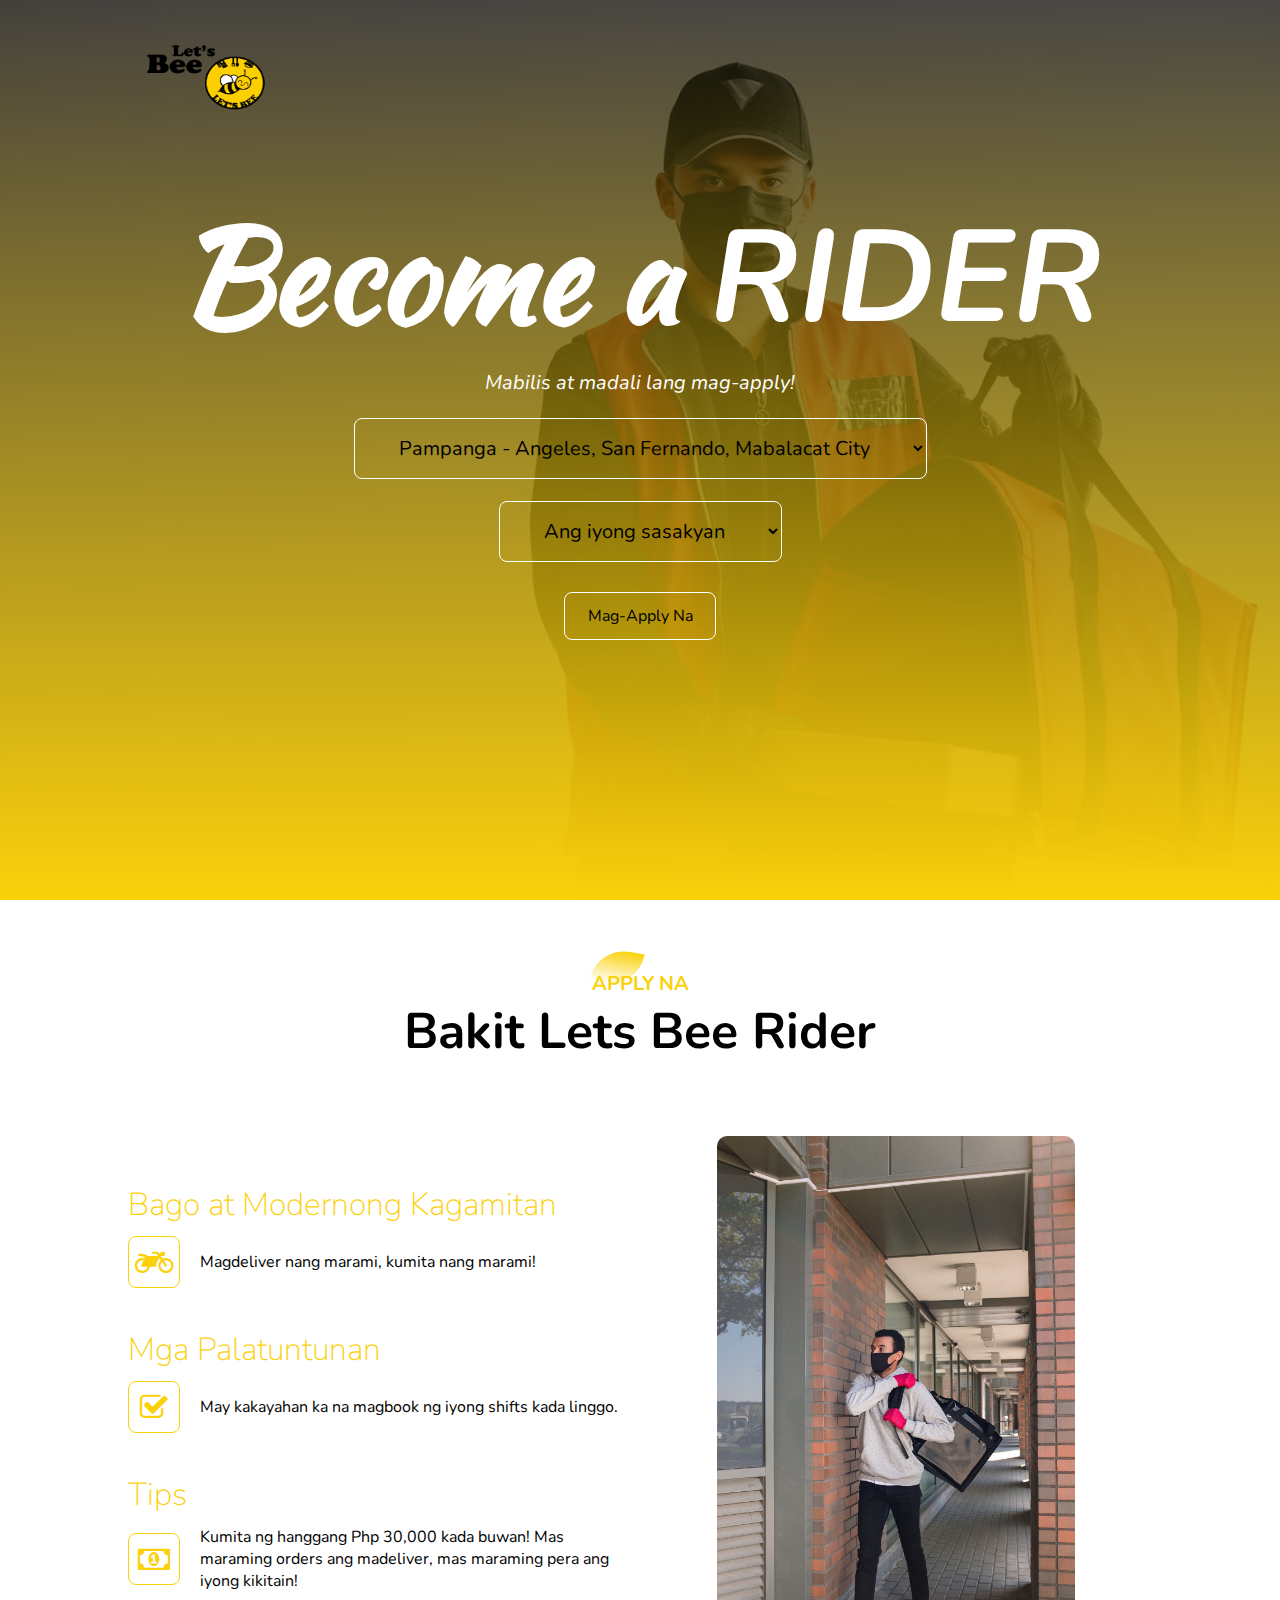
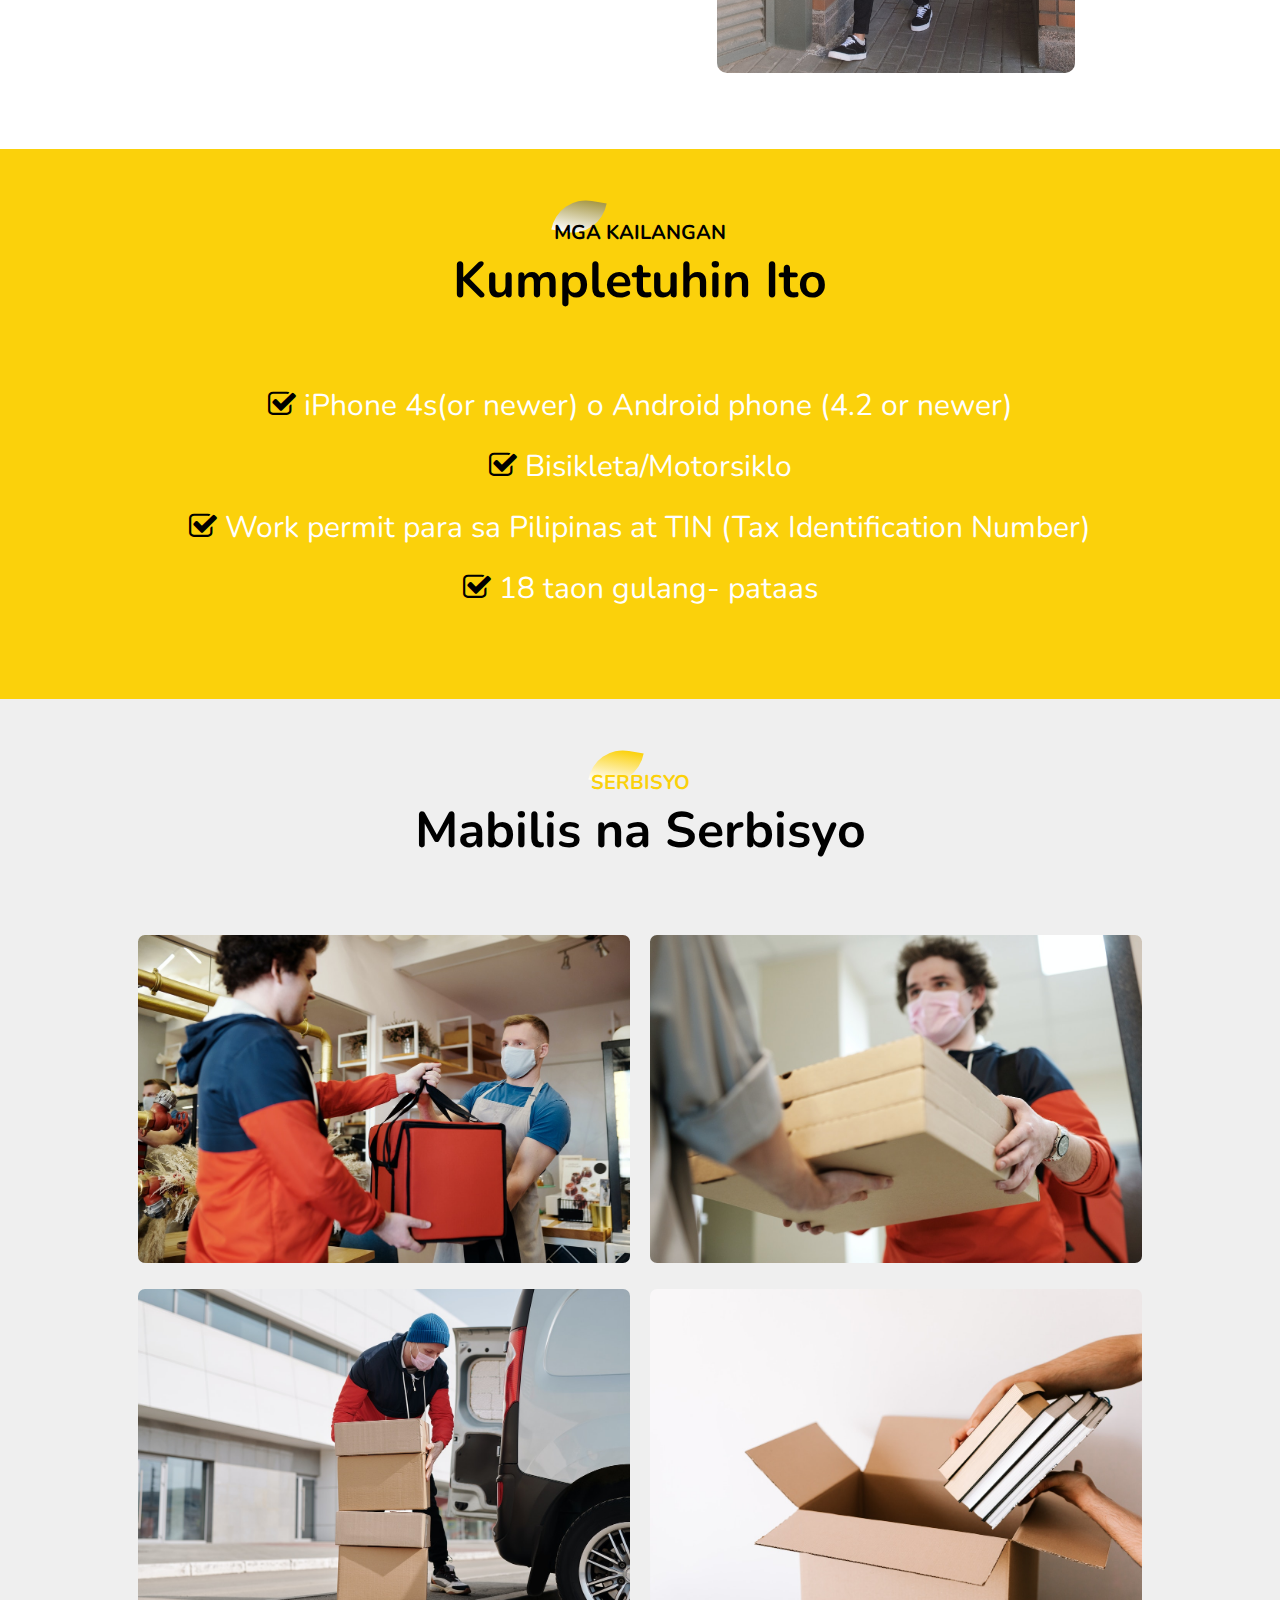
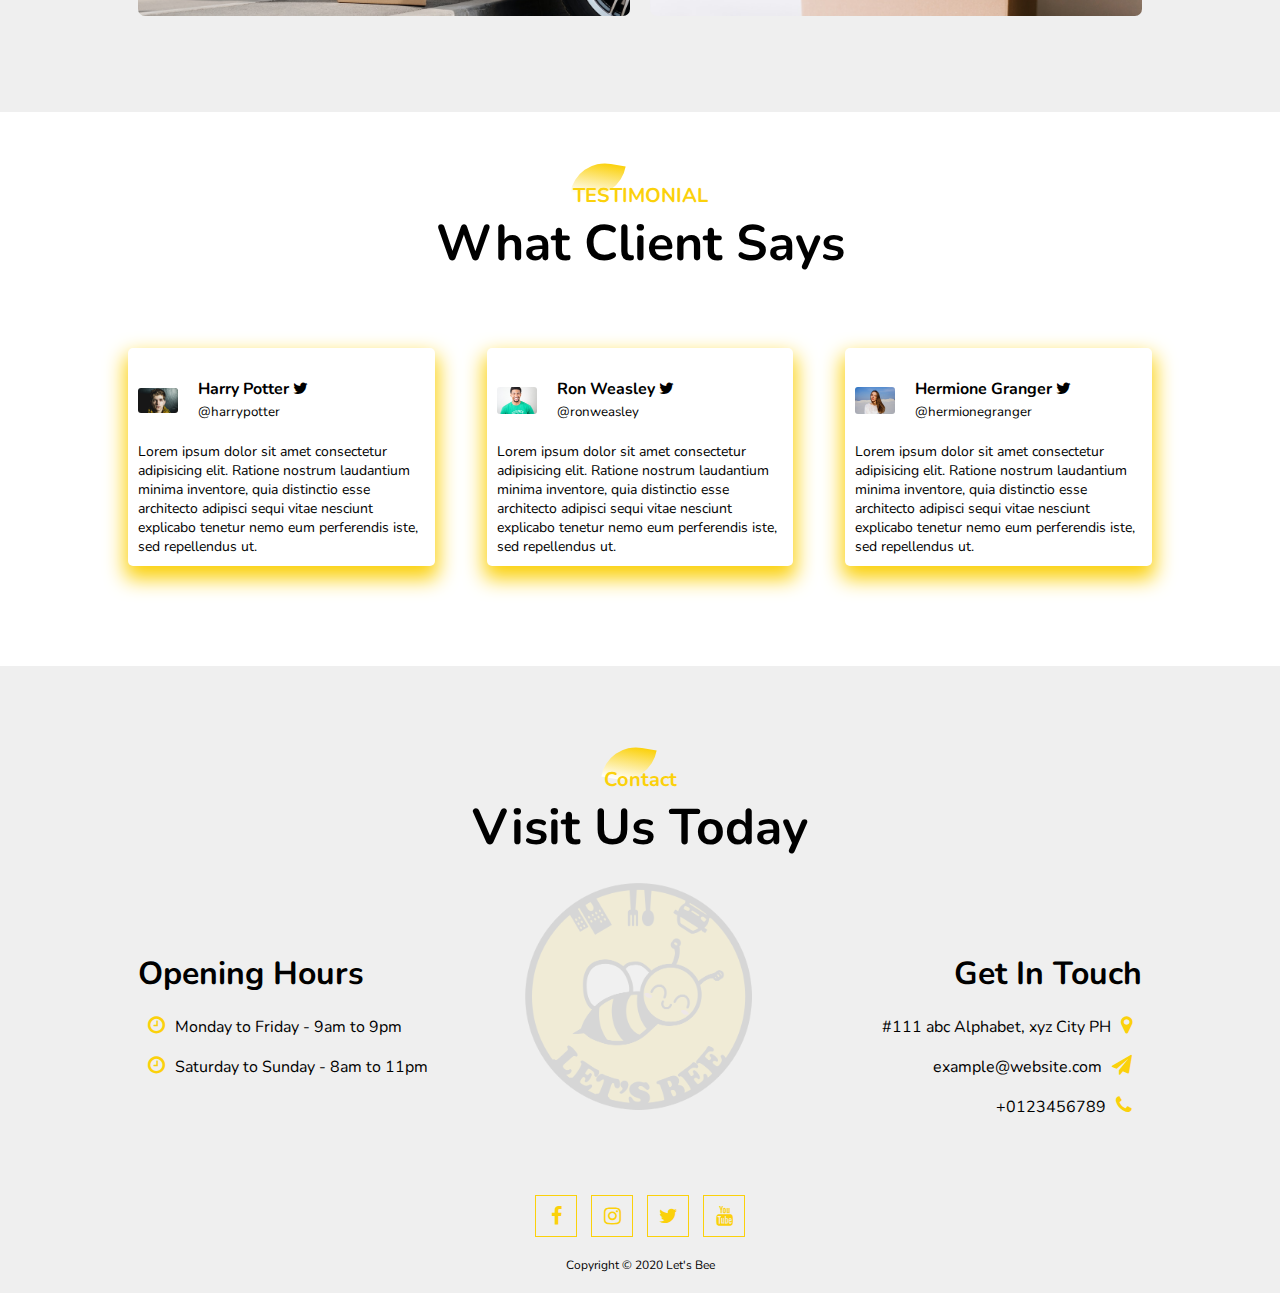
==== index.html @ 8cc3389b "First Commit" ====
<!DOCTYPE html>
<html lang="en">

<head>
    <meta charset="UTF-8">
    <meta name="viewport" content="width=device-width, initial-scale=1.0">
    <title>Practice Landing Page</title>
    <link rel="stylesheet" href="style.css">
    <link rel="stylesheet" href="https://stackpath.bootstrapcdn.com/font-awesome/4.7.0/css/font-awesome.min.css">
</head>

<body>
    <section id="banner">
        <img src="./images/logo.png" alt="logo" class="logo">
        <div class="banner-text">
            <h1>Become a <i>RIDER</i></h1>
            <p>Mabilis at madali lang mag-apply! </p> <br>
            <form>
                <select class="form-application">
                    <option value="Pampanga - Angeles, San Fernando, Mabalacat City" aria-required="true">Pampanga -
                        Angeles, San Fernando,
                        Mabalacat City</option>
                </select><br><br>
                <select class="form-application">
                    <option value="Ang iyong sasakyan" selected aria-required="true">Ang iyong sasakyan</option>
                    <option value="Motorsiklo">Motorsiklo</option>
                </select>
            </form>
            <div class="banner-btn">
                <a href="#"><span></span> Mag-Apply Na</a>
            </div>
        </div>
    </section>


    <!-- Features -->
    <section id="feature-container">
        <div class="title-text">
            <p>APPLY NA</p>
            <h1>Bakit Lets Bee Rider</h1>
        </div>
        <div class="feature-box">
            <div class="features">
                <h1>Bago at Modernong Kagamitan</h1>
                <div class="features-desc">
                    <div class="feature-icon">
                        <i class="fa fa-motorcycle"></i>
                    </div>
                    <div class="feature-text">
                        <p>Magdeliver nang marami,
                            kumita nang marami!</p>
                    </div>
                </div>
                <h1>Mga Palatuntunan</h1>
                <div class="features-desc">
                    <div class="feature-icon">
                        <i class="fa fa-check-square-o"></i>
                    </div>
                    <div class="feature-text">
                        <p>May kakayahan ka na magbook ng iyong shifts kada linggo.</p>
                    </div>
                </div>
                <h1>Tips</h1>
                <div class="features-desc">
                    <div class="feature-icon">
                        <i class="fa fa-money"></i>
                    </div>
                    <div class="feature-text">
                        <p>Kumita ng hanggang Php 30,000 kada buwan! Mas maraming orders ang madeliver, mas maraming
                            pera ang iyong kikitain!</p>
                    </div>
                </div>
            </div>
            <div class="features-img">
                <img src="./images/deliveryman.jpg">
            </div>
        </div>
    </section>
    <!-- Features -->

    <!-- requirements -->
    <div class="require">
        <div class="title-require">
            <p>MGA KAILANGAN</p>
            <h1>Kumpletuhin Ito</h1>
        </div>
        <div class="require-box">
            <div class="require-item"><i class="fa fa-check-square-o"></i> iPhone 4s(or newer) o Android phone (4.2 or
                newer)</div>
            <div class="require-item"><i class="fa fa-check-square-o"></i> Bisikleta/Motorsiklo</div>
            <div class="require-item"><i class="fa fa-check-square-o"></i> Work permit para sa Pilipinas
                at TIN (Tax Identification Number)</div>
            <div class="require-item"><i class="fa fa-check-square-o"></i> 18 taon gulang- pataas</div>
        </div>
    </div>

    <!-- requirements -->

    <!-- Services -->
    <section id="service">
        <div class="title-text">
            <p>SERBISYO</p>
            <h1>Mabilis na Serbisyo</h1>
        </div>
        <div class="service-box">
            <div class="single-service"><img src="./images/service1.jpg">
                <div class="overlay"></div>
                <div class="service-desc">
                    <h3>Delivery Man</h3>
                    <hr>
                    <p>Lorem ipsum dolor sit, amet consectetur adipisicing elit. Sit, dignissimos?</p>
                </div>
            </div>
            <div class="single-service"><img src="./images/service2.jpg">
                <div class="overlay"></div>
                <div class="service-desc">
                    <h3>Safe and Fast</h3>
                    <hr>
                    <p>Lorem ipsum dolor sit, amet consectetur adipisicing elit. Sit, dignissimos?</p>
                </div>
            </div>
            <div class="single-service"><img src="./images/service3.jpg">
                <div class="overlay"></div>
                <div class="service-desc">
                    <h3>Careful</h3>
                    <hr>
                    <p>Lorem ipsum dolor sit, amet consectetur adipisicing elit. Sit, dignissimos?</p>
                </div>
            </div>
            <div class="single-service"><img src="./images/service4.jpg">
                <div class="overlay"></div>
                <div class="service-desc">
                    <h3>Packing</h3>
                    <hr>
                    <p>Lorem ipsum dolor sit, amet consectetur adipisicing elit. Sit, dignissimos?</p>
                </div>
            </div>
    </section>
    <!-- Services -->

    <!-- Testimonials -->
    <section id="feature-container">
        <div class="title-text">
            <p>TESTIMONIAL</p>
            <h1>What Client Says</h1>
        </div>
        <div class="testimonial-row">
            <div class="testimonial-col">
                <div class="user">
                    <img src="./images/testimonial1.jpg">
                    <div class="user-info">
                        <h4>Harry Potter <i class="fa fa-twitter"></i></h4>
                        <small>@harrypotter</small>
                    </div>
                </div>
                <p>Lorem ipsum dolor sit amet consectetur adipisicing elit. Ratione nostrum laudantium minima
                    inventore, quia distinctio esse architecto adipisci sequi vitae nesciunt explicabo tenetur nemo
                    eum perferendis iste, sed repellendus ut.</p>
            </div>
            <div class="testimonial-col">
                <div class="user">
                    <img src="./images/testimonial2.jpg">
                    <div class="user-info">
                        <h4>Ron Weasley <i class="fa fa-twitter"></i></h4>
                        <small>@ronweasley</small>
                    </div>
                </div>
                <p>Lorem ipsum dolor sit amet consectetur adipisicing elit. Ratione nostrum laudantium minima
                    inventore, quia distinctio esse architecto adipisci sequi vitae nesciunt explicabo tenetur nemo
                    eum perferendis iste, sed repellendus ut.</p>
            </div>
            <div class="testimonial-col">
                <div class="user">
                    <img src="./images/testimonial3.jpg">
                    <div class="user-info">
                        <h4>Hermione Granger <i class="fa fa-twitter"></i></h4>
                        <small>@hermionegranger</small>
                    </div>
                </div>
                <p>Lorem ipsum dolor sit amet consectetur adipisicing elit. Ratione nostrum laudantium minima
                    inventore, quia distinctio esse architecto adipisci sequi vitae nesciunt explicabo tenetur nemo
                    eum perferendis iste, sed repellendus ut.</p>
            </div>
        </div>
    </section>
    <!-- Testimonials -->

    <!-- footer -->
    <section id="footer">
        <img src="./images/logocircleonly.png" class="footer-img">
        <div class="title-text">
            <p>Contact</p>
            <h1>Visit Us Today</h1>
        </div>
        <div class="footer-row">
            <div class="footer-left">
                <h1>Opening Hours</h1>
                <p><i class="fa fa-clock-o"></i>Monday to Friday - 9am to 9pm</p>
                <p><i class="fa fa-clock-o"></i>Saturday to Sunday - 8am to 11pm</p>
            </div>
            <div class="footer-right">
                <h1>Get In Touch</h1>
                <p>#111 abc Alphabet, xyz City PH<i class="fa fa-map-marker"></i></p>
                <p>example@website.com<i class="fa fa-paper-plane"></i></p>
                <p>+0123456789<i class="fa fa-phone"></i></p>
            </div>
        </div>
        <div class="social-links">
            <i class="fa fa-facebook"></i>
            <i class="fa fa-instagram"></i>
            <i class="fa fa-twitter"></i>
            <i class="fa fa-youtube"></i>
            <p>Copyright &copy 2020 Let's Bee </p>
        </div>
    </section>
    <!-- footer -->

</body>

</html>
---- style.css ----
@import url("https://fonts.googleapis.com/css2?family=Kaushan+Script&family=Nunito:ital,wght@1,600&display=swap");

* {
  margin: 0;
  padding: 0;
  font-family: "Nunito", sans-serif;
}
/* banner */
#banner {
  background: linear-gradient(rgba(0, 0, 0, 0.7), #fbd10b),
    url(./images/banner.jpg);
  background-size: cover;
  background-position: center;
  height: 100vh;
}

.logo {
  width: 140px;
  height: 80px;
  position: absolute;
  top: 4%;
  left: 10%;
}

.banner-text {
  text-align: center;
  color: #fff;
  padding-top: 180px;
}

.banner-text h1 {
  font-size: 130px;
  font-family: "Kaushan Script", cursive;
}

.banner-text p {
  font-size: 20px;
  font-style: italic;
}

.banner-btn {
  margin: 30px auto 0;
}

.banner-btn a {
  width: 150px;
  text-decoration: none;
  display: inline-block;
  margin: 0 10px;
  padding: 12px 0;
  color: #000;
  border: 0.5px solid #fff;
  position: relative;
  z-index: 1;
  transition: color 0.5s;
  border-radius: 8px;
}
.banner-btn a span {
  width: 0%;
  height: 100%;
  position: absolute;
  top: 0;
  left: 0;
  background: #fff;
  z-index: -1;
  transition: 0.5s;
}

.banner-btn a:hover span {
  width: 100%;
}
.banner-btn a:hover {
  color: #000;
}

.form-application {
  text-align: center;
  font-size: 20px;
  padding: 15px 40px 15px 40px;
  border-radius: 8px;
  background: transparent;
  color: #000;
  border: 0.5px solid #fff;
}

@media screen and (max-width: 770px) {
  .banner-text h1 {
    font-size: 44px;
  }
  .banner-btn a {
    display: block;
    margin: 20px auto;
  }
  .form-application {
    font-size: 11px;
    padding: 15px;
  }
  .banner-btn a {
    font-size: 11px;
  }
}

#applyna {
  width: 100%;
  padding: 70px 0;
}
/* banner */

/* Requirements */
.require {
  width: 100%;
  padding: 70px 0;
  background: #fbd10b;
}

.title-require {
  text-align: center;
  padding-bottom: 70px;
}

.title-require p {
  margin: auto;
  font-size: 20px;
  color: #000;
  font-weight: bold;
  position: relative;
  z-index: 1;
  display: inline-block;
}

.title-require h1 {
  font-size: 50px;
}

.title-require p::after {
  content: "";
  width: 50px;
  height: 35px;
  background: linear-gradient(#a79846, #fff);
  position: absolute;
  top: -20px;
  left: 0;
  z-index: -1;
  transform: rotate(10deg);
  border-top-left-radius: 35px;
  border-bottom-right-radius: 35px;
}

.require-box {
  width: 80%;
  display: flex;
  flex-wrap: wrap;
  justify-content: space-around;
  margin: auto;
}
.require-item {
  align-content: center;
  text-align: center;
  margin-bottom: 20px;
  color: #fff;
  position: relative;
  font-size: 30px;
}
.require-item .fa {
  color: #000;
}

/* Requirements */

/* title */
.title-text {
  text-align: center;
  padding-bottom: 70px;
}

.title-text p {
  margin: auto;
  font-size: 20px;
  color: #fbd10b;
  font-weight: bold;
  position: relative;
  z-index: 1;
  display: inline-block;
}

.title-text p::after {
  content: "";
  width: 50px;
  height: 35px;
  background: linear-gradient(#fbd10b, #fff);
  position: absolute;
  top: -20px;
  left: 0;
  z-index: -1;
  transform: rotate(10deg);
  border-top-left-radius: 35px;
  border-bottom-right-radius: 35px;
}
.title-text h1 {
  font-size: 50px;
}
/* title */

/* Features */
.feature-box {
  width: 80%;
  margin: auto;
  display: flex;
  flex-wrap: wrap;
  align-items: center;
  text-align: center;
}

.features {
  flex-basis: 50%;
}

.features-img {
  flex-basis: 50%;
  margin: auto;
}

.features-img img {
  width: 70%;
  border-radius: 10px;
}

.features h1 {
  text-align: left;
  margin-bottom: 10px;
  font-weight: 100;
  color: #fbd10b;
}

.features-desc {
  display: flex;
  align-items: center;
  margin-bottom: 40px;
}

.feature-icon .fa {
  width: 50px;
  height: 50px;
  font-size: 30px;
  line-height: 50px;
  border-radius: 8px;
  color: #fbd10b;
  border: 1px solid #fbd10b;
}

.feature-text {
  padding: 0 20px;
  text-align: initial;
}

/* Features */

@media screen and (max-width: 770px) {
  .title-text h1 {
    font-size: 35px;
  }
  .features {
    flex-basis: 100%;
  }
  .features-img {
    flex-basis: 100%;
  }
  .features-img img {
    width: 100%;
  }
}

/* Services */
#service {
  width: 100%;
  padding: 70px 0;
  background: #efefef;
}

.service-box {
  width: 80%;
  display: flex;
  flex-wrap: wrap;
  justify-content: space-around;
  margin: auto;
}

.single-service {
  flex-basis: 48%;
  text-align: center;
  border-radius: 7px;
  margin-bottom: 20px;
  color: #fff;
  position: relative;
}

.single-service img {
  width: 100%;
  border-radius: 7px;
}

.overlay {
  width: 100%;
  height: 100%;
  position: absolute;
  top: 0;
  border-radius: 7px;
  cursor: pointer;
  background: linear-gradient(rgba(0, 0, 0, 0.5), #fbd10b);
  opacity: 0;
  transition: 1s;
}

.single-service:hover .overlay {
  opacity: 1;
}

.service-desc {
  width: 80%;
  position: absolute;
  bottom: 0;
  left: 50%;
  opacity: 0;
  transform: translateX(-50%);
  transition: 1s;
}

hr {
  background: #fff;
  height: 2px;
  border: 0;
  margin: 15px auto;
  width: 60%;
}

.service-desc p {
  font-size: 14px;
}

.single-service:hover .service-desc {
  bottom: 40%;
  opacity: 1;
}

@media screen and (max-width: 770px) {
  .single-service {
    flex-basis: 100%;
    margin-bottom: 30px;
  }
  .single-desc p {
    font-size: 12px;
  }
  hr {
    margin: 5px auto;
  }
  .single-service:hover .service-desc {
    bottom: 25% !important;
  }
}

/* testimonial */

#feature-container {
  width: 100%;
  padding: 70px 0;
}

.testimonial-row {
  width: 80%;
  margin: auto;
  display: flex;
  justify-content: space-between;
  align-items: flex-start;
  flex-wrap: wrap;
}

.testimonial-col {
  flex-basis: 28%;
  padding: 10px;
  margin-bottom: 30px;
  border-radius: 5px;
  box-shadow: 0 10px 20px 3px #fbd10b;
  cursor: pointer;
  transition: transform 0.5s;
}

.testimonial-col p {
  font-size: 14px;
}

.user {
  display: flex;
  align-items: center;
  margin: 20px 0;
}

.user img {
  width: 40px;
  margin-right: 20px;
  border-radius: 3px;
}

.testimonial-col:hover {
  transform: translateY(-7px);
}

@media screen and (max-width: 770px) {
  .testimonial-col {
    flex-basis: 100%;
  }
}

/*-- footer --*/

#footer {
  padding: 100px 0 20px;
  background: #efefef;
  position: relative;
}

.footer-row {
  width: 80%;
  margin: 0 auto;
  display: flex;
  justify-content: space-between;
  flex-wrap: wrap;
}

.footer-left,
.footer-right {
  flex-basis: 45%;
  padding: 10px;
  margin-bottom: 20px;
}

.footer-right {
  text-align: right;
}

.footer-row h1 {
  margin: 10px 0;
}

.footer-row p {
  line-height: 35px;
}

.footer-left .fa,
.footer-right .fa {
  font-size: 20px;
  color: #fbd10b;
  margin: 10px;
}

.footer-img {
  max-width: 250px;
  opacity: 0.1;
  position: absolute;
  left: 50%;
  top: 55%;
  transform: translate(-50%, -50%);
}

.social-links {
  text-align: center;
}

.social-links .fa {
  height: 40px;
  width: 40px;
  font-size: 20px;
  line-height: 40px;
  border: 1px solid #fbd10b;
  margin: 40px 5px 0;
  color: #fbd10b;
  cursor: pointer;
  transition: 0.5s;
}

.social-links .fa:hover {
  background: #fbd10b;
  color: #fff;
  transform: translateY(-7px);
}

.social-links p {
  font-size: 12px;
  margin-top: 20px;
}

@media screen and (max-width: 770px) {
  .footer-left,
  .footer-right {
    flex-basis: 100%;
    font-size: 14px;
  }
  .footer-img {
    top: 20%;
  }
}
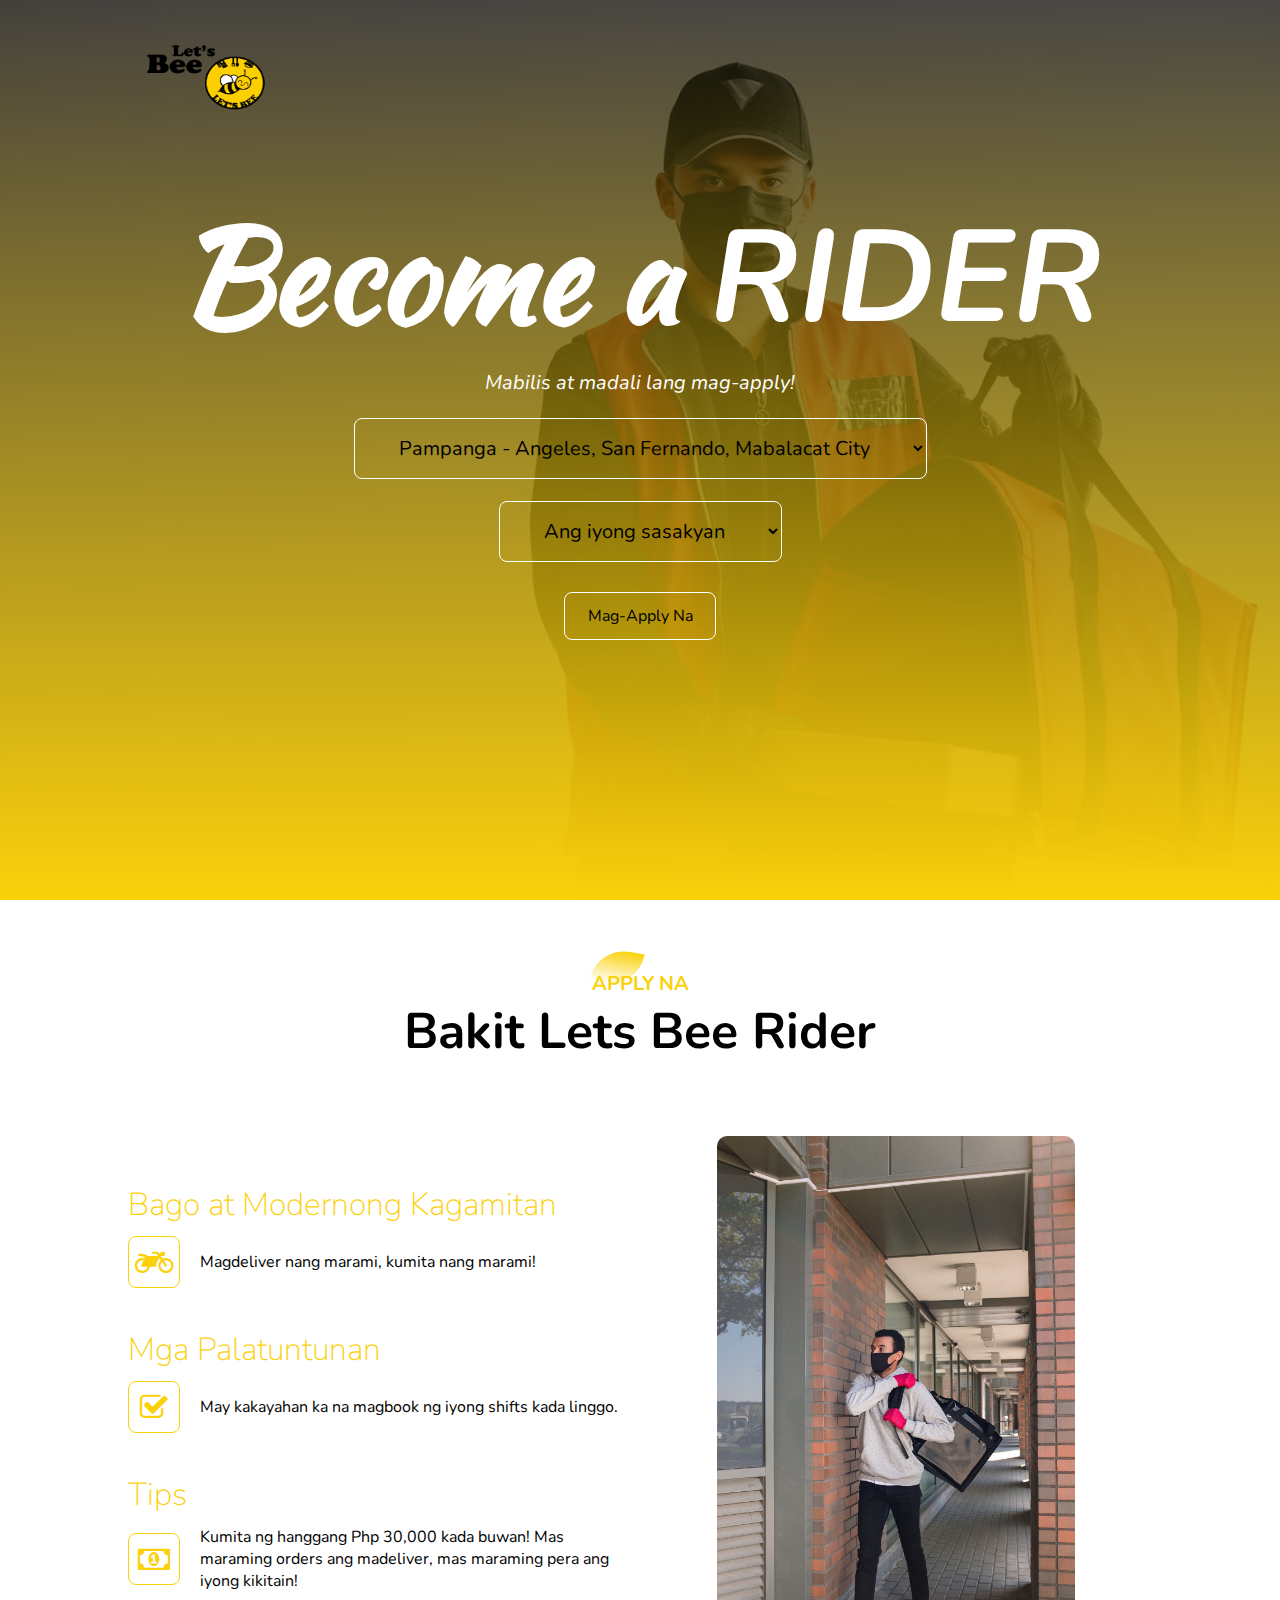
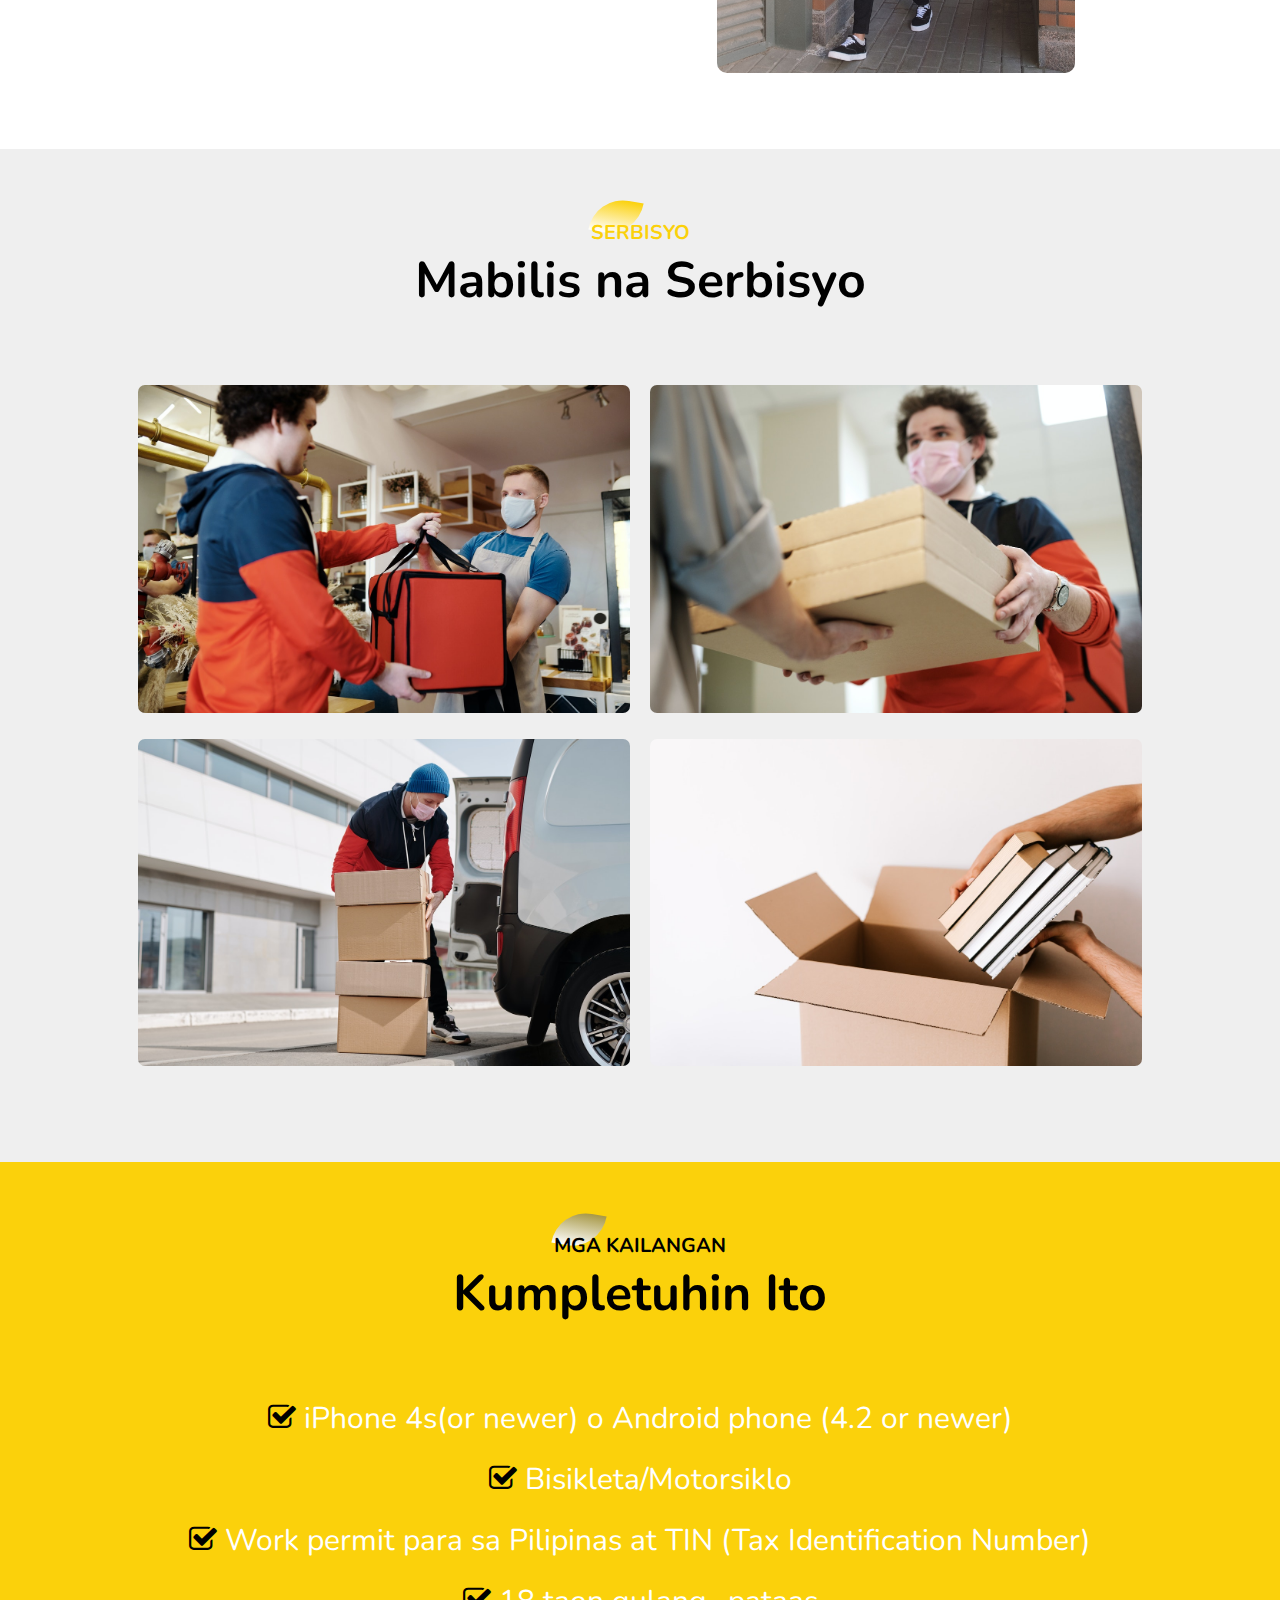
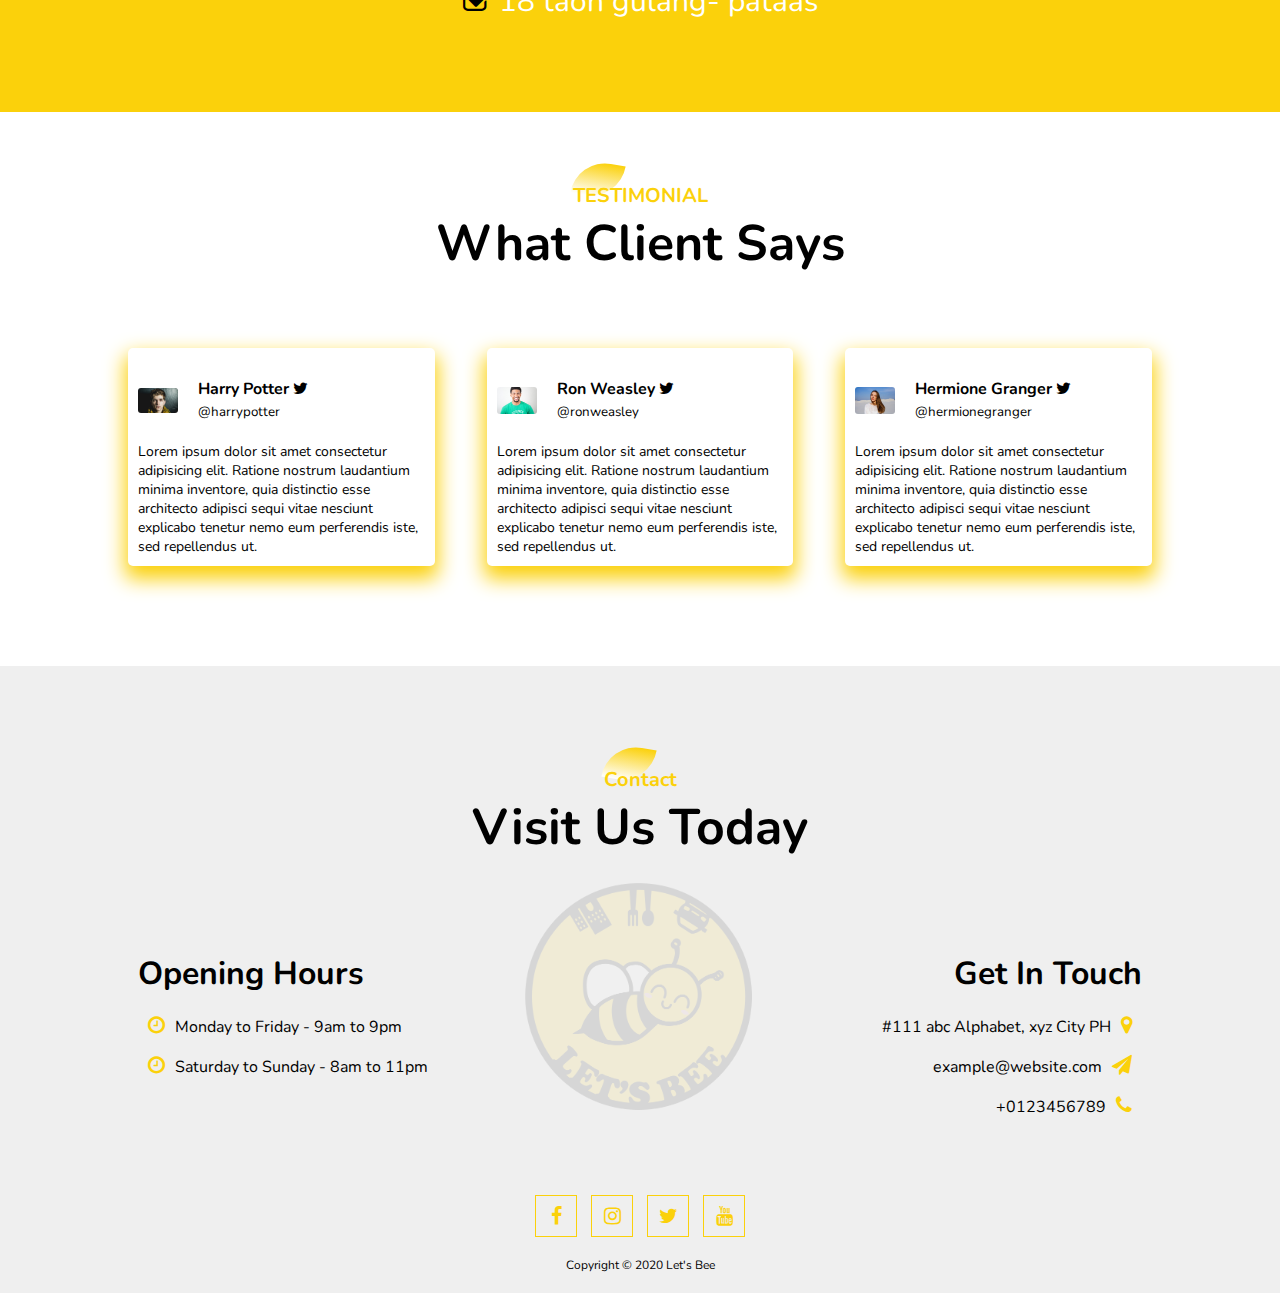
==== commit 20aee5f7: "Change the order of service and requirements" ====
--- a/index.html
+++ b/index.html
@@ -78,6 +78,48 @@
     </section>
     <!-- Features -->
 
+    <!-- Services -->
+    <section id="service">
+        <div class="title-text">
+            <p>SERBISYO</p>
+            <h1>Mabilis na Serbisyo</h1>
+        </div>
+        <div class="service-box">
+            <div class="single-service"><img src="./images/service1.jpg">
+                <div class="overlay"></div>
+                <div class="service-desc">
+                    <h3>Delivery Man</h3>
+                    <hr>
+                    <p>Lorem ipsum dolor sit, amet consectetur adipisicing elit. Sit, dignissimos?</p>
+                </div>
+            </div>
+            <div class="single-service"><img src="./images/service2.jpg">
+                <div class="overlay"></div>
+                <div class="service-desc">
+                    <h3>Safe and Fast</h3>
+                    <hr>
+                    <p>Lorem ipsum dolor sit, amet consectetur adipisicing elit. Sit, dignissimos?</p>
+                </div>
+            </div>
+            <div class="single-service"><img src="./images/service3.jpg">
+                <div class="overlay"></div>
+                <div class="service-desc">
+                    <h3>Careful</h3>
+                    <hr>
+                    <p>Lorem ipsum dolor sit, amet consectetur adipisicing elit. Sit, dignissimos?</p>
+                </div>
+            </div>
+            <div class="single-service"><img src="./images/service4.jpg">
+                <div class="overlay"></div>
+                <div class="service-desc">
+                    <h3>Packing</h3>
+                    <hr>
+                    <p>Lorem ipsum dolor sit, amet consectetur adipisicing elit. Sit, dignissimos?</p>
+                </div>
+            </div>
+    </section>
+    <!-- Services -->
+
     <!-- requirements -->
     <div class="require">
         <div class="title-require">
@@ -93,50 +135,7 @@
             <div class="require-item"><i class="fa fa-check-square-o"></i> 18 taon gulang- pataas</div>
         </div>
     </div>
-
     <!-- requirements -->
-
-    <!-- Services -->
-    <section id="service">
-        <div class="title-text">
-            <p>SERBISYO</p>
-            <h1>Mabilis na Serbisyo</h1>
-        </div>
-        <div class="service-box">
-            <div class="single-service"><img src="./images/service1.jpg">
-                <div class="overlay"></div>
-                <div class="service-desc">
-                    <h3>Delivery Man</h3>
-                    <hr>
-                    <p>Lorem ipsum dolor sit, amet consectetur adipisicing elit. Sit, dignissimos?</p>
-                </div>
-            </div>
-            <div class="single-service"><img src="./images/service2.jpg">
-                <div class="overlay"></div>
-                <div class="service-desc">
-                    <h3>Safe and Fast</h3>
-                    <hr>
-                    <p>Lorem ipsum dolor sit, amet consectetur adipisicing elit. Sit, dignissimos?</p>
-                </div>
-            </div>
-            <div class="single-service"><img src="./images/service3.jpg">
-                <div class="overlay"></div>
-                <div class="service-desc">
-                    <h3>Careful</h3>
-                    <hr>
-                    <p>Lorem ipsum dolor sit, amet consectetur adipisicing elit. Sit, dignissimos?</p>
-                </div>
-            </div>
-            <div class="single-service"><img src="./images/service4.jpg">
-                <div class="overlay"></div>
-                <div class="service-desc">
-                    <h3>Packing</h3>
-                    <hr>
-                    <p>Lorem ipsum dolor sit, amet consectetur adipisicing elit. Sit, dignissimos?</p>
-                </div>
-            </div>
-    </section>
-    <!-- Services -->
 
     <!-- Testimonials -->
     <section id="feature-container">
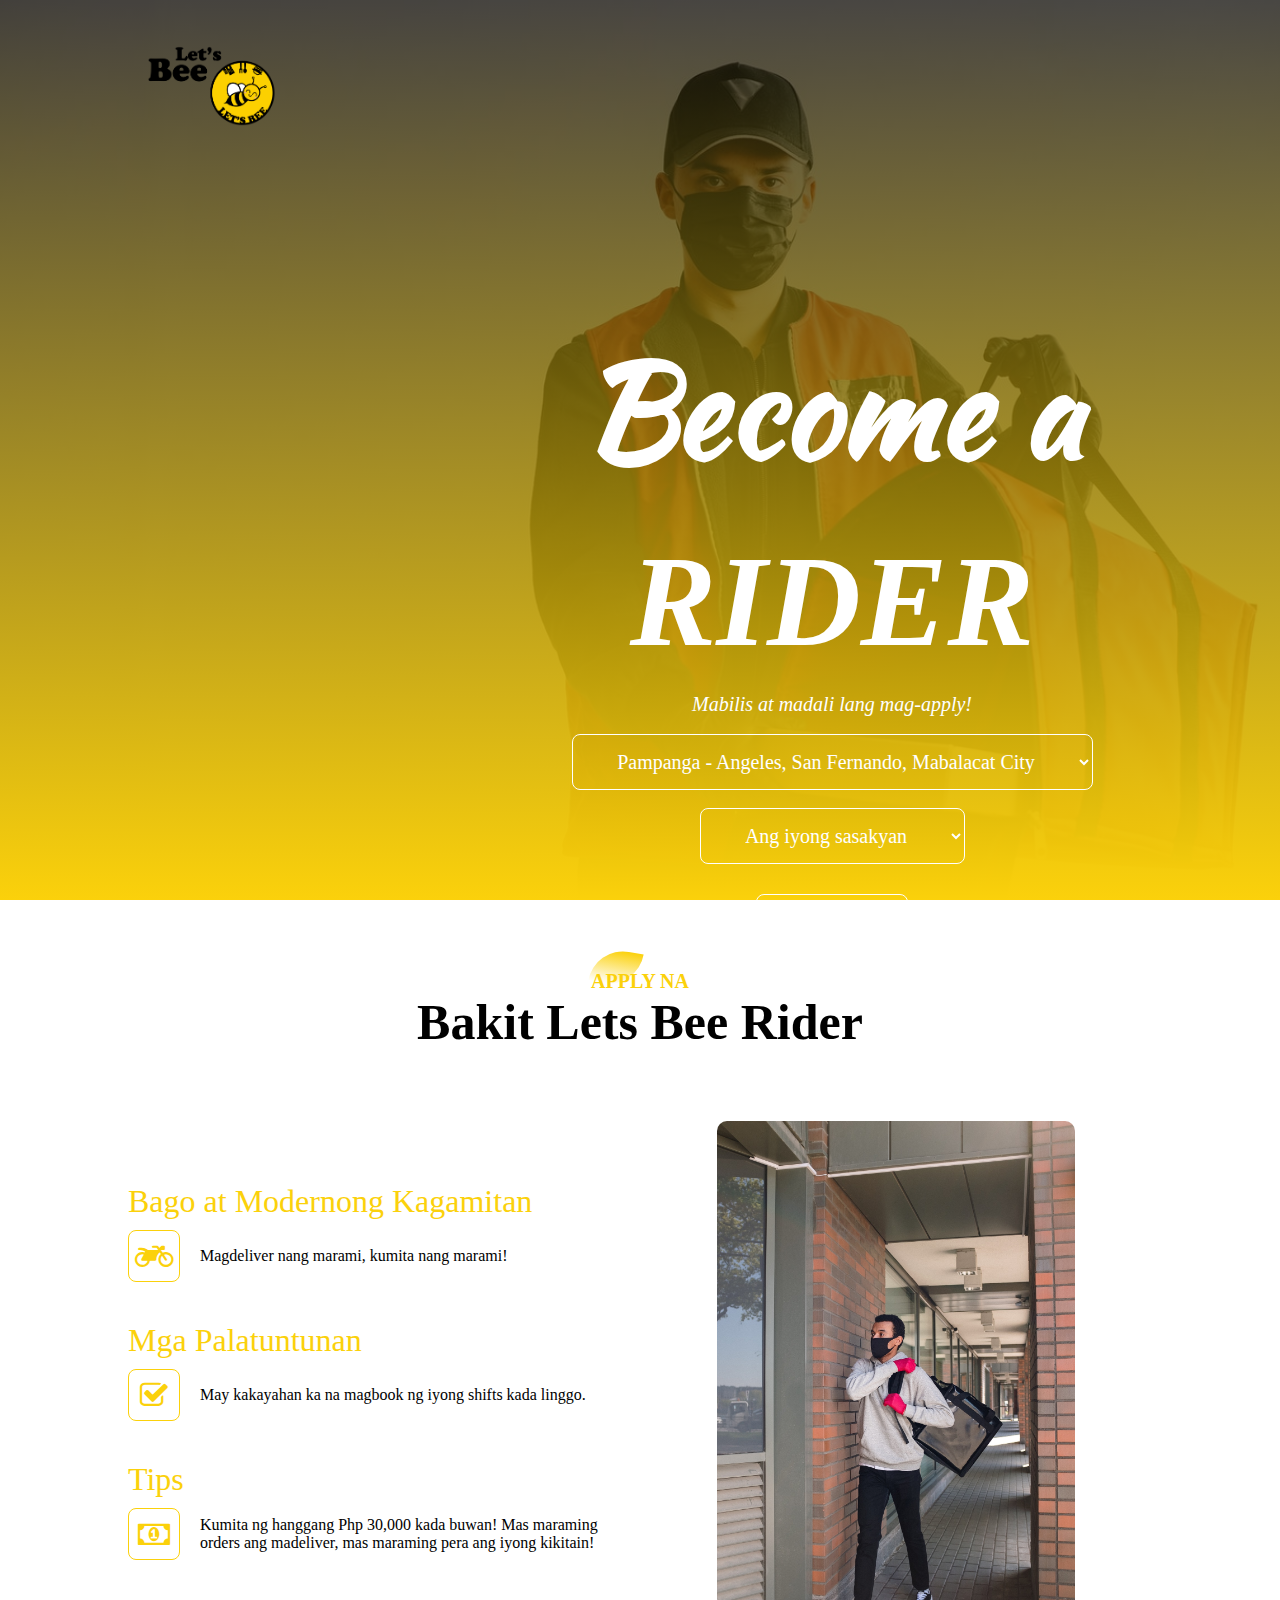
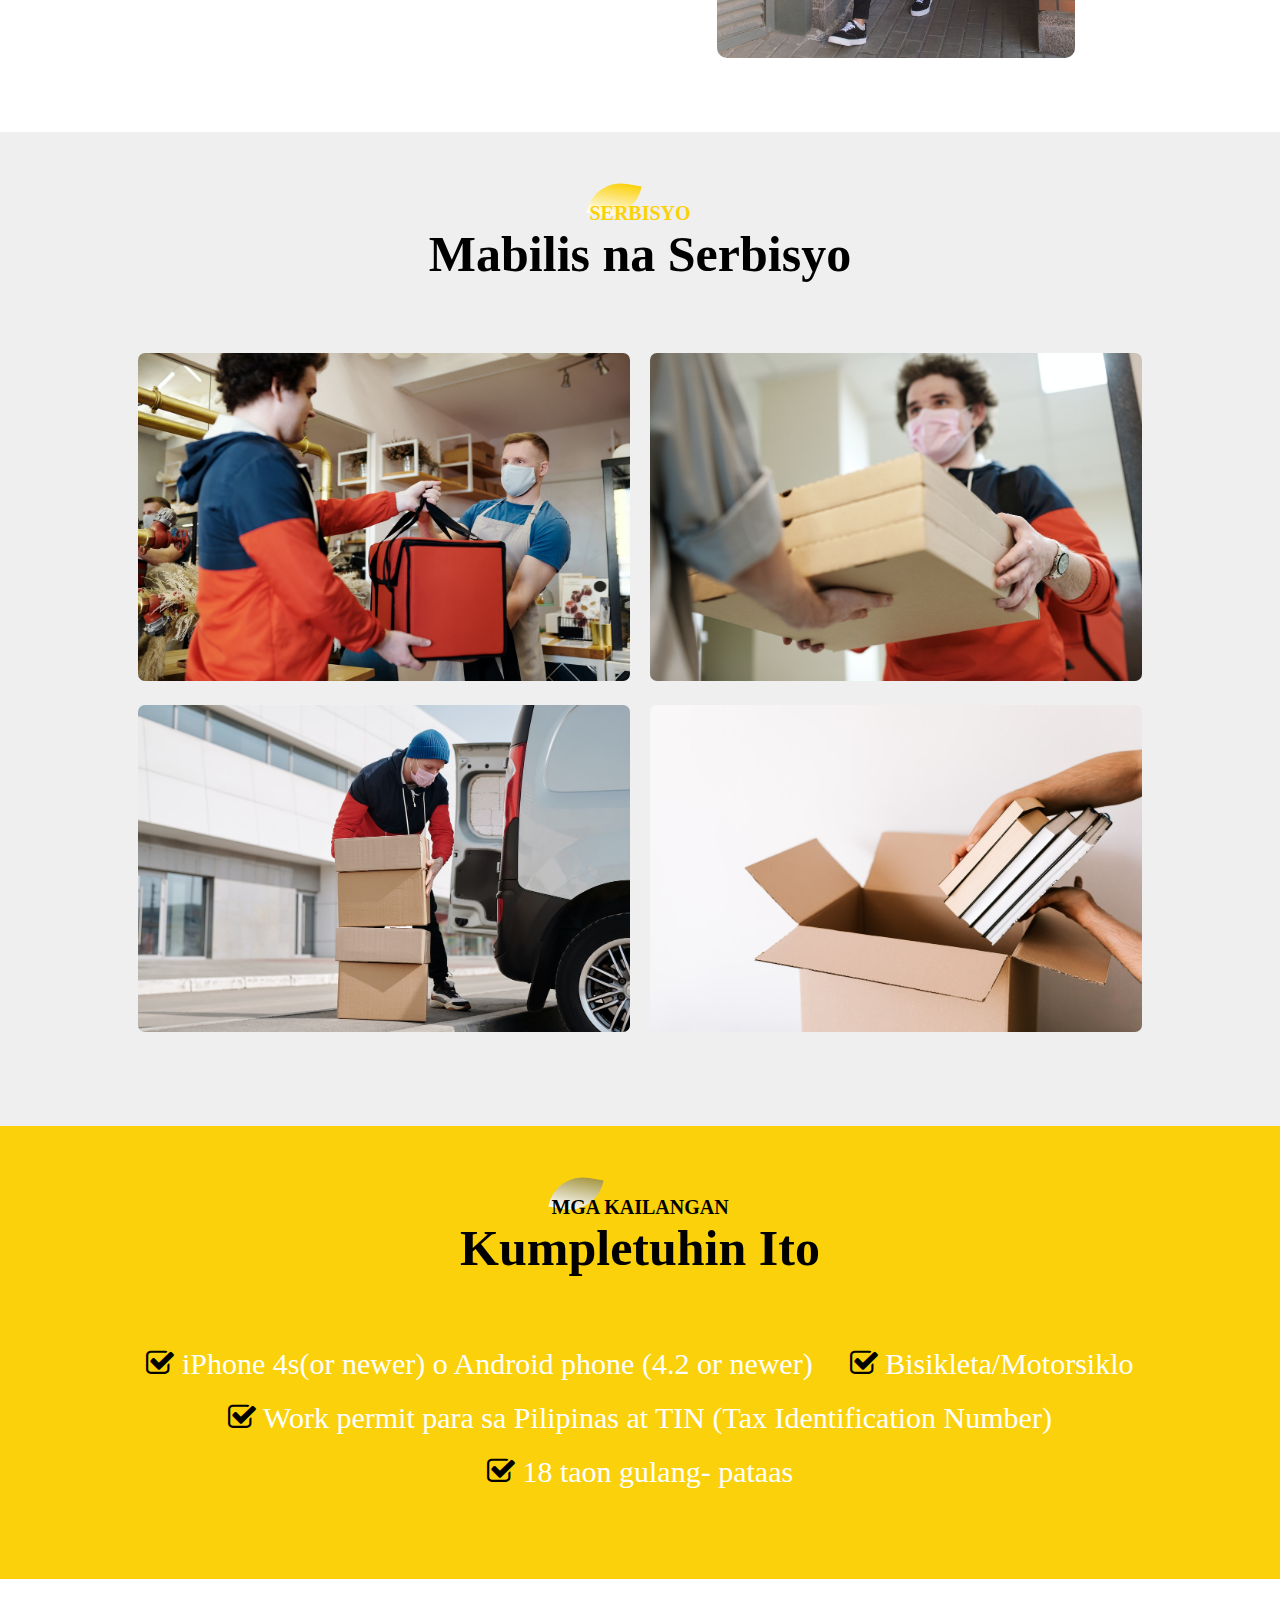
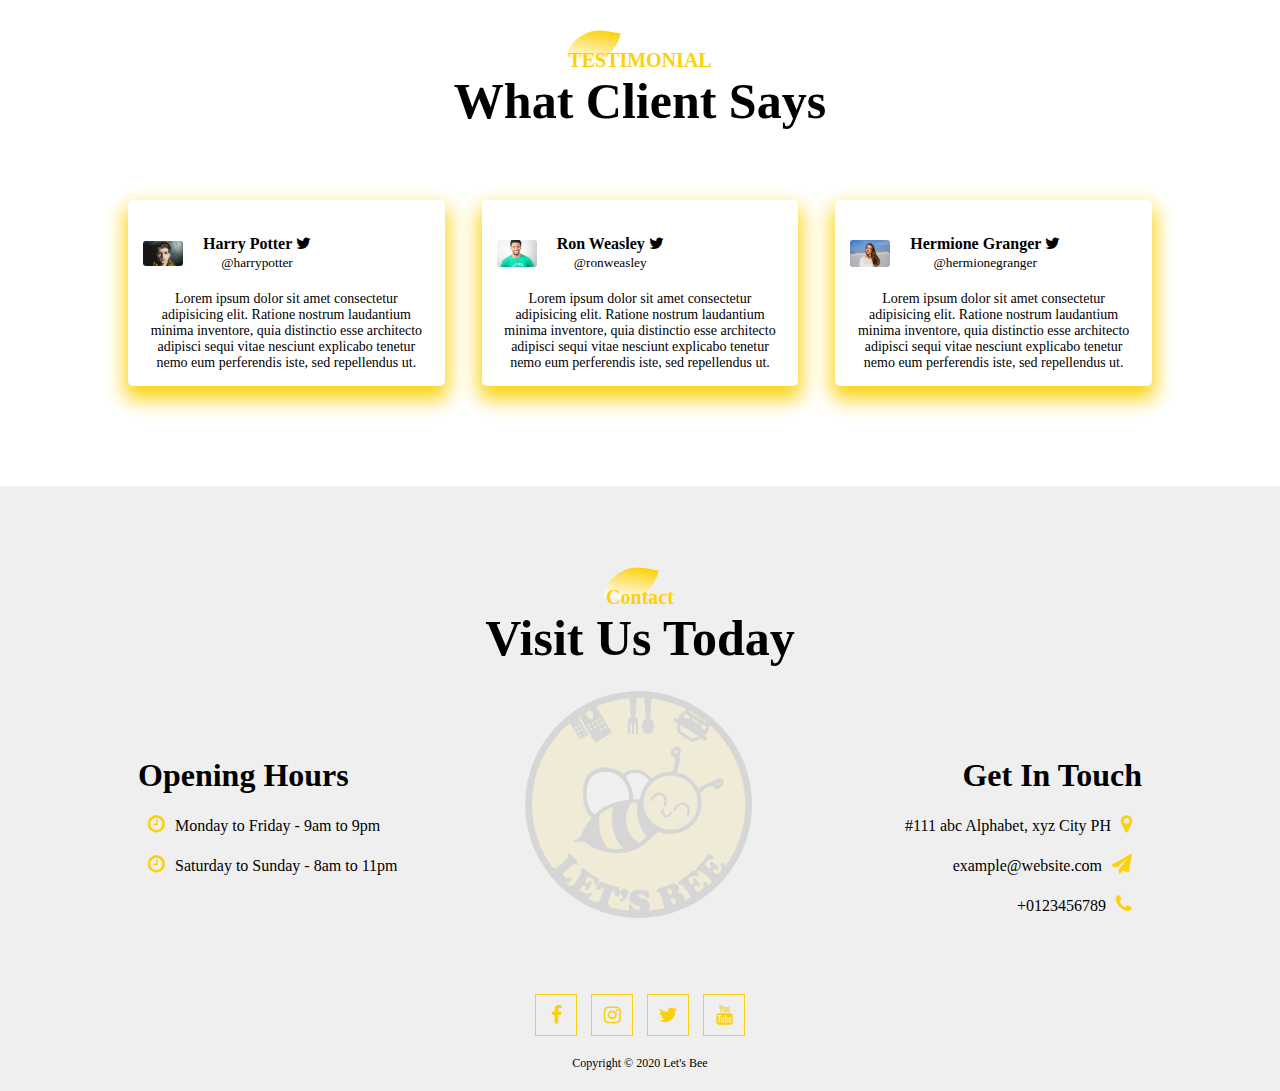
==== commit b1132e90: "Minor Changes" ====
--- a/index.html
+++ b/index.html
@@ -4,7 +4,7 @@
 <head>
     <meta charset="UTF-8">
     <meta name="viewport" content="width=device-width, initial-scale=1.0">
-    <title>Practice Landing Page</title>
+    <title>Lets Bee</title>
     <link rel="stylesheet" href="style.css">
     <link rel="stylesheet" href="https://stackpath.bootstrapcdn.com/font-awesome/4.7.0/css/font-awesome.min.css">
 </head>
--- a/style.css
+++ b/style.css
@@ -3,7 +3,7 @@
 * {
   margin: 0;
   padding: 0;
-  font-family: "Nunito", sans-serif;
+  font-family: Cambria, Cochin, Georgia, Times, "Times New Roman", serif;
 }
 /* banner */
 #banner {
@@ -15,8 +15,7 @@
 }
 
 .logo {
-  width: 140px;
-  height: 80px;
+  width: 150px;
   position: absolute;
   top: 4%;
   left: 10%;
@@ -26,6 +25,9 @@
   text-align: center;
   color: #fff;
   padding-top: 180px;
+  position: absolute;
+  left: 30%;
+  top: 15%;
 }
 
 .banner-text h1 {
@@ -48,7 +50,7 @@
   display: inline-block;
   margin: 0 10px;
   padding: 12px 0;
-  color: #000;
+  color: #fff;
   border: 0.5px solid #fff;
   position: relative;
   z-index: 1;
@@ -79,7 +81,7 @@
   padding: 15px 40px 15px 40px;
   border-radius: 8px;
   background: transparent;
-  color: #000;
+  color: #fff;
   border: 0.5px solid #fff;
 }
 
@@ -376,12 +378,13 @@
 
 .testimonial-col {
   flex-basis: 28%;
-  padding: 10px;
+  padding: 15px;
   margin-bottom: 30px;
   border-radius: 5px;
   box-shadow: 0 10px 20px 3px #fbd10b;
   cursor: pointer;
   transition: transform 0.5s;
+  text-align: center;
 }
 
 .testimonial-col p {
@@ -492,9 +495,12 @@
   .footer-left,
   .footer-right {
     flex-basis: 100%;
+    text-align: center;
     font-size: 14px;
   }
   .footer-img {
     top: 20%;
   }
 }
+
+/* Form */
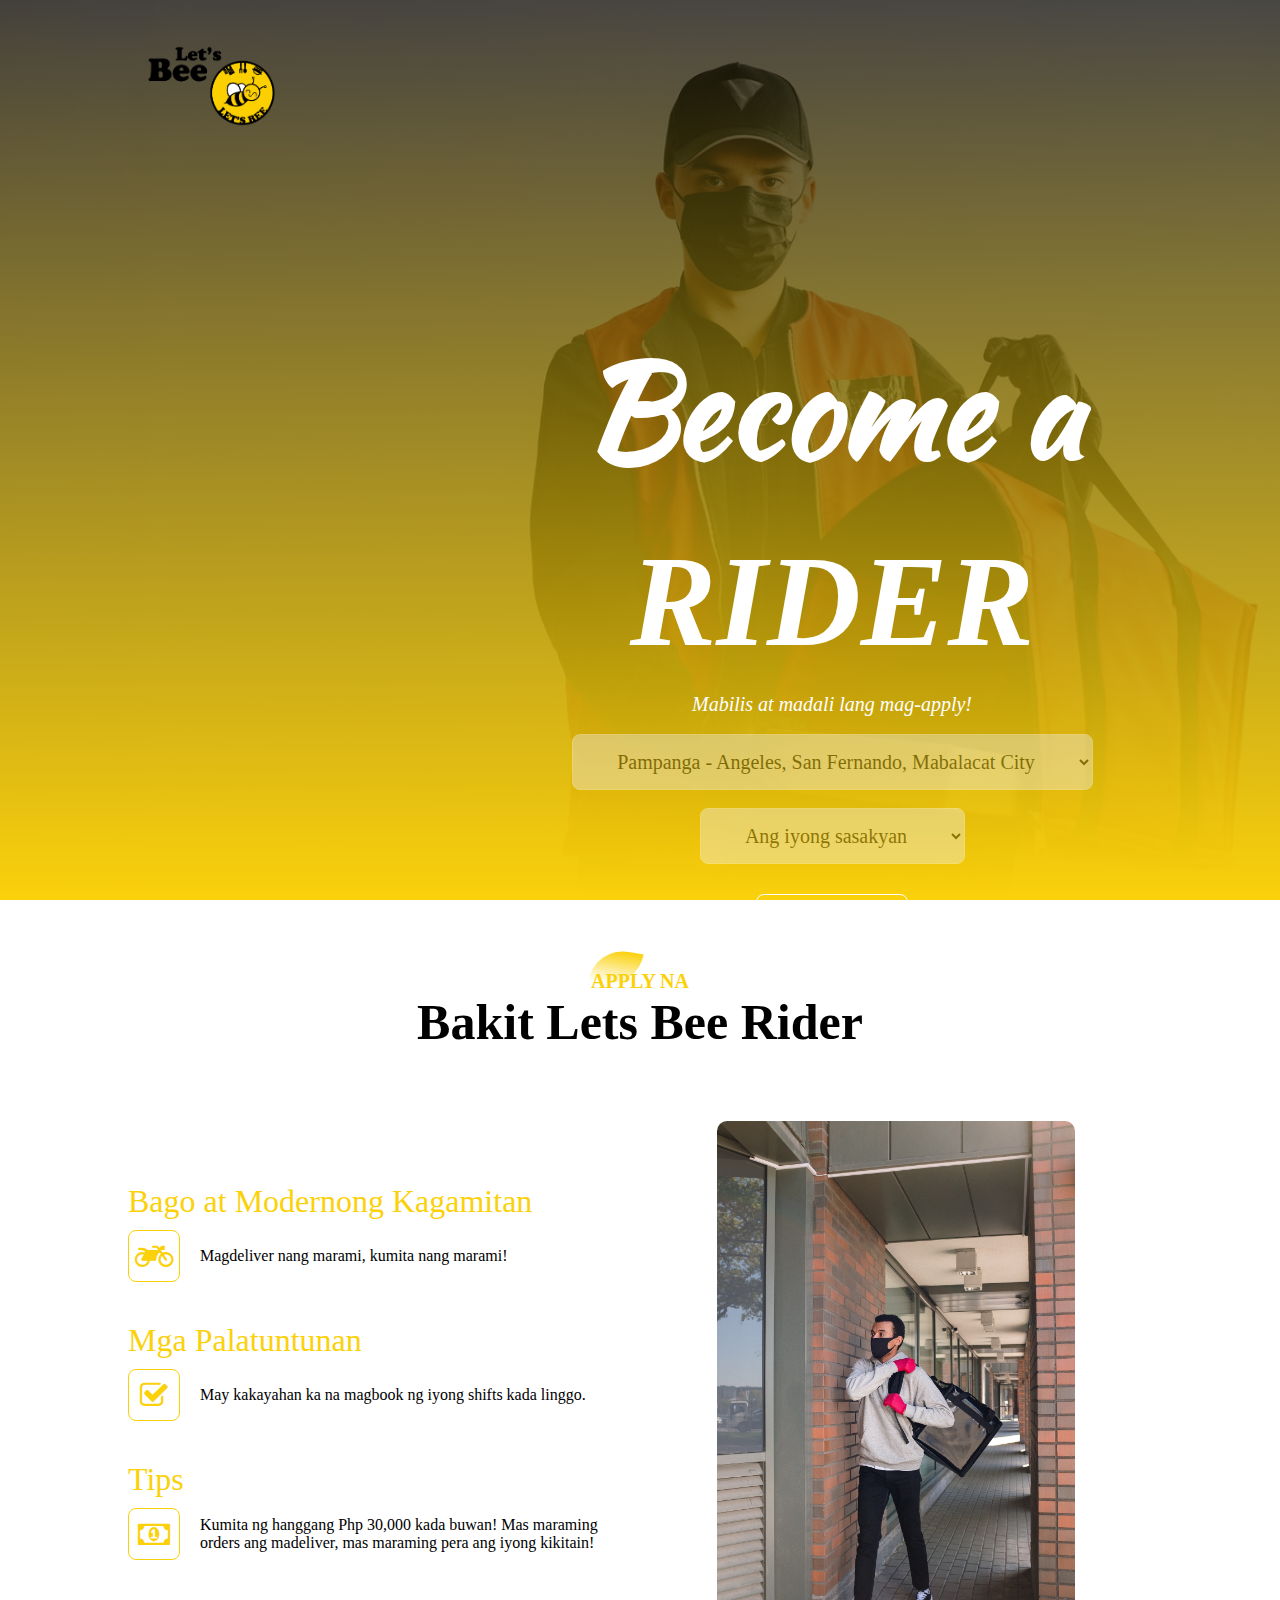
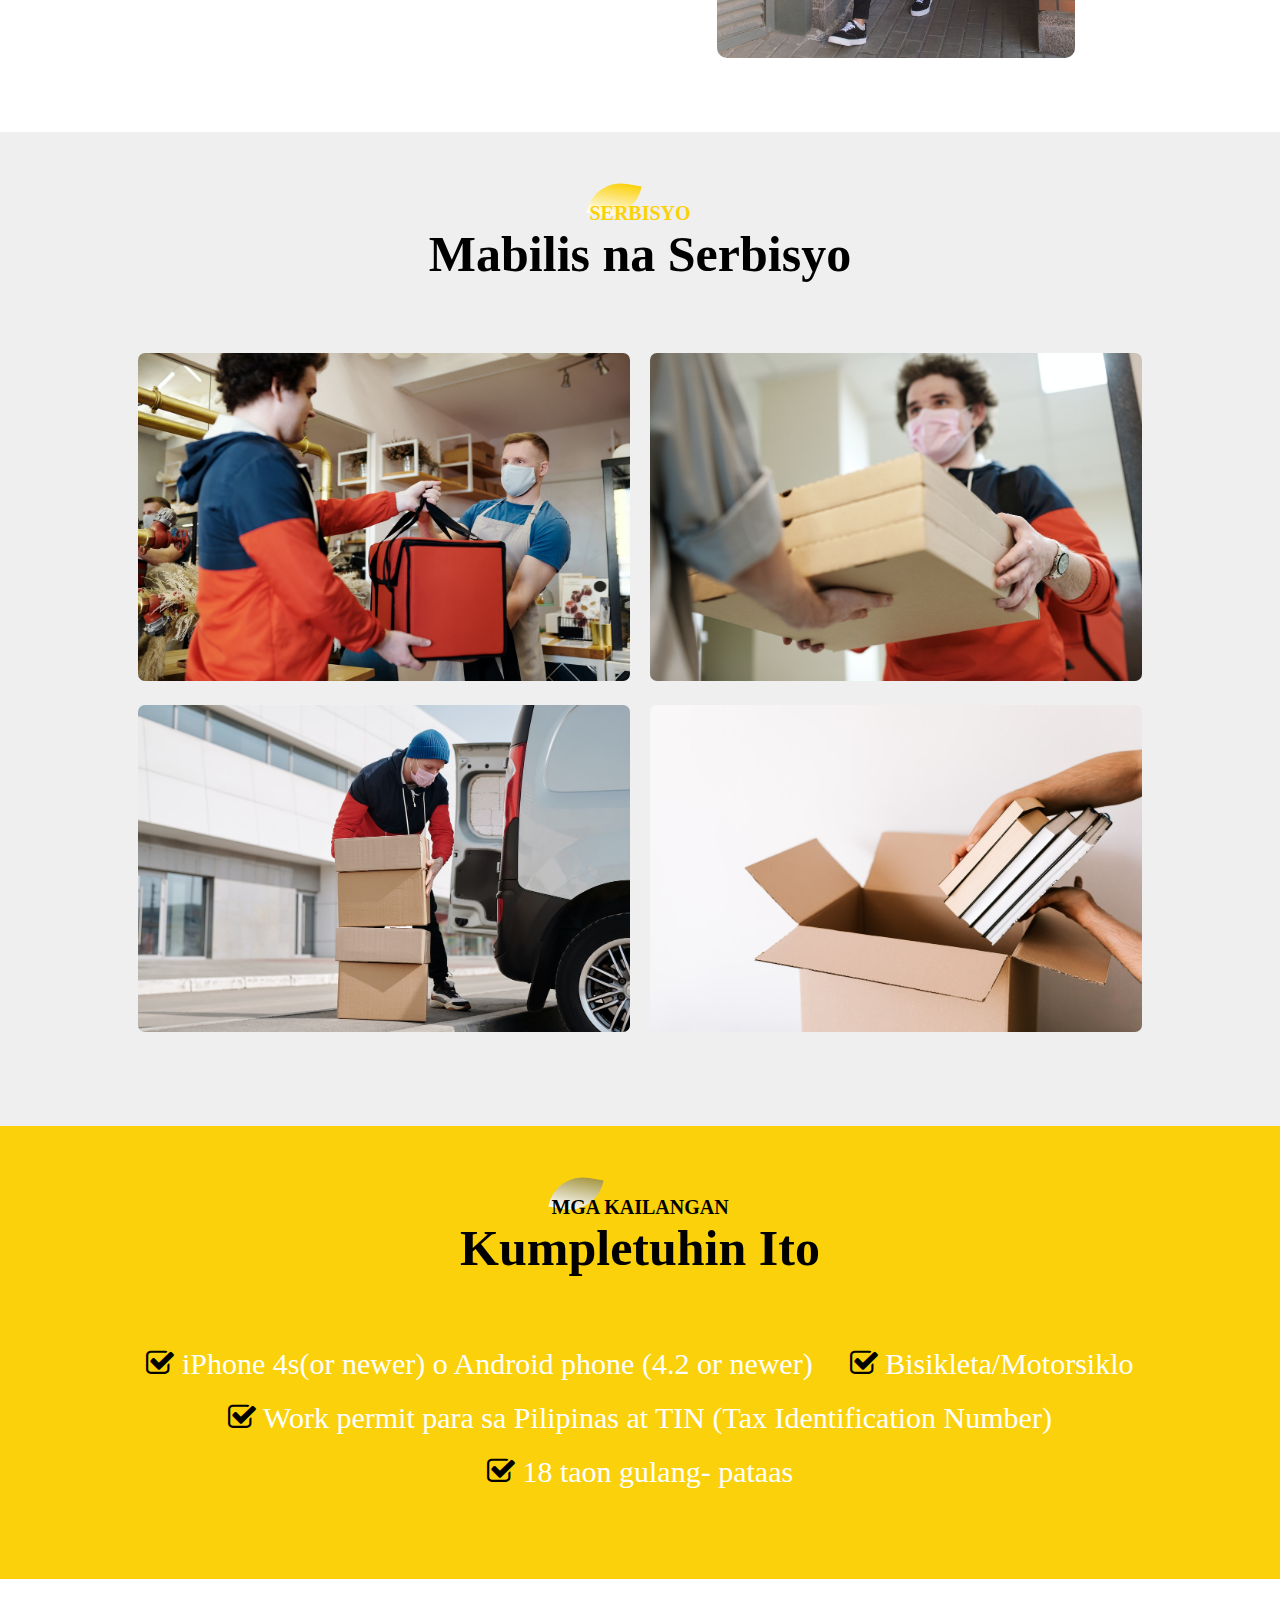
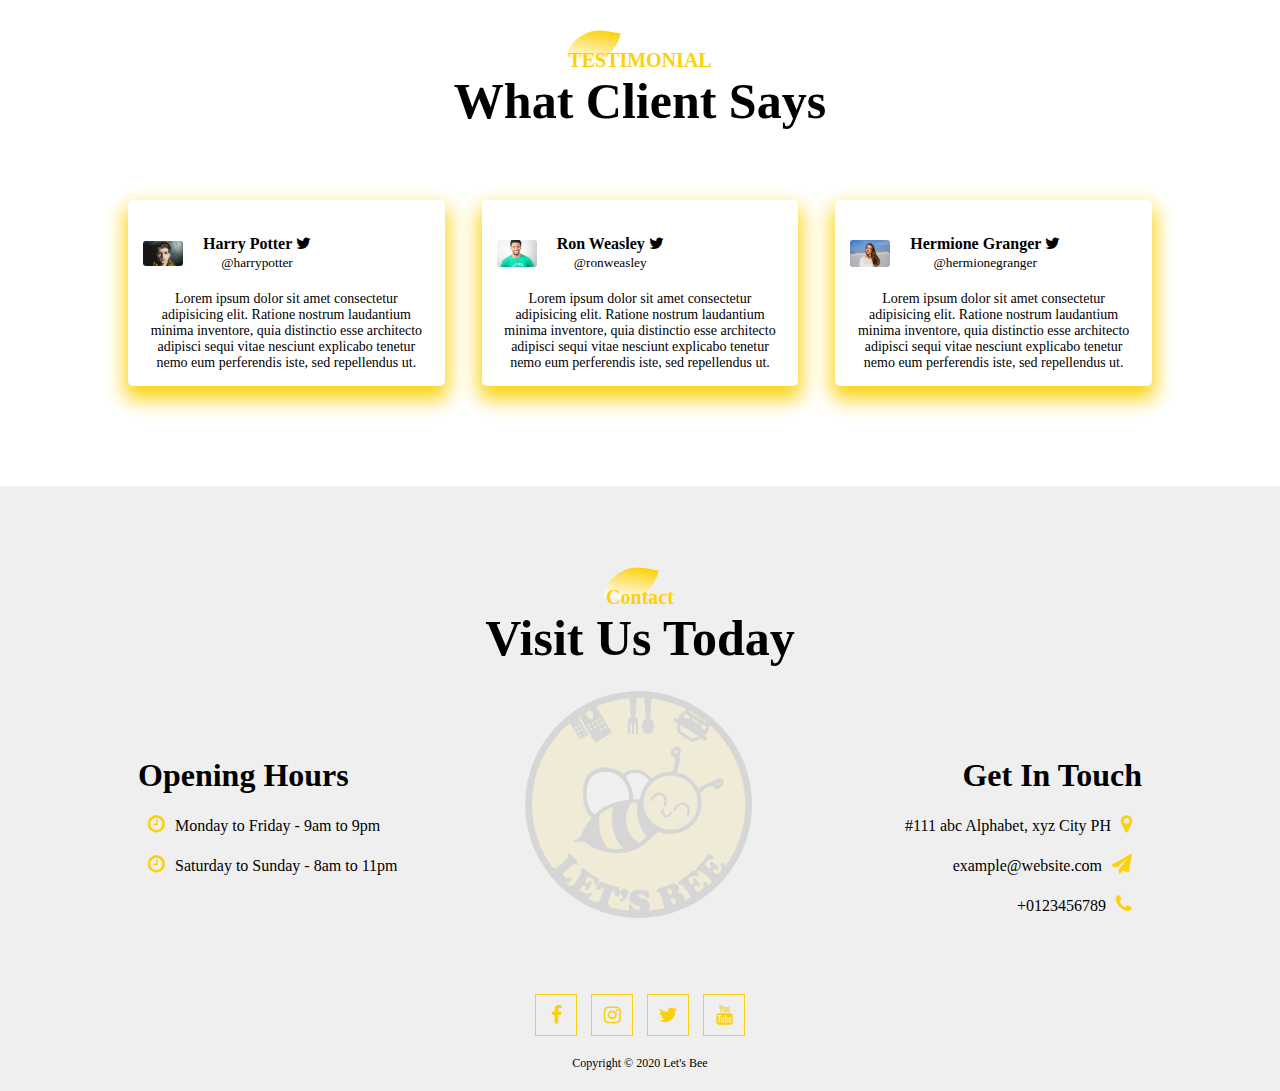
==== commit 1868f15f: "Minor Changes" ====
--- a/index.html
+++ b/index.html
@@ -20,9 +20,13 @@
                     <option value="Pampanga - Angeles, San Fernando, Mabalacat City" aria-required="true">Pampanga -
                         Angeles, San Fernando,
                         Mabalacat City</option>
+                    <option value="Pampanga - Angeles, San Fernando, Mabalacat City" aria-required="true">Pampanga -
+                        Angeles, San Fernando,
+                        Mabalacat City</option>
                 </select><br><br>
                 <select class="form-application">
                     <option value="Ang iyong sasakyan" selected aria-required="true">Ang iyong sasakyan</option>
+                    <option value="Bisikleta">Bisikleta</option>
                     <option value="Motorsiklo">Motorsiklo</option>
                 </select>
             </form>
--- a/style.css
+++ b/style.css
@@ -70,6 +70,7 @@
 
 .banner-btn a:hover span {
   width: 100%;
+  border-radius: 8px;
 }
 .banner-btn a:hover {
   color: #000;
@@ -80,8 +81,9 @@
   font-size: 20px;
   padding: 15px 40px 15px 40px;
   border-radius: 8px;
-  background: transparent;
-  color: #fff;
+  /* background: transparent; */
+  opacity: 0.4;
+  color: #000;
   border: 0.5px solid #fff;
 }
 
@@ -99,6 +101,14 @@
   }
   .banner-btn a {
     font-size: 11px;
+  }
+  .banner-text {
+    text-align: center;
+    position: relative;
+    left: 0%;
+  }
+  .logo {
+    width: 120px;
   }
 }
 
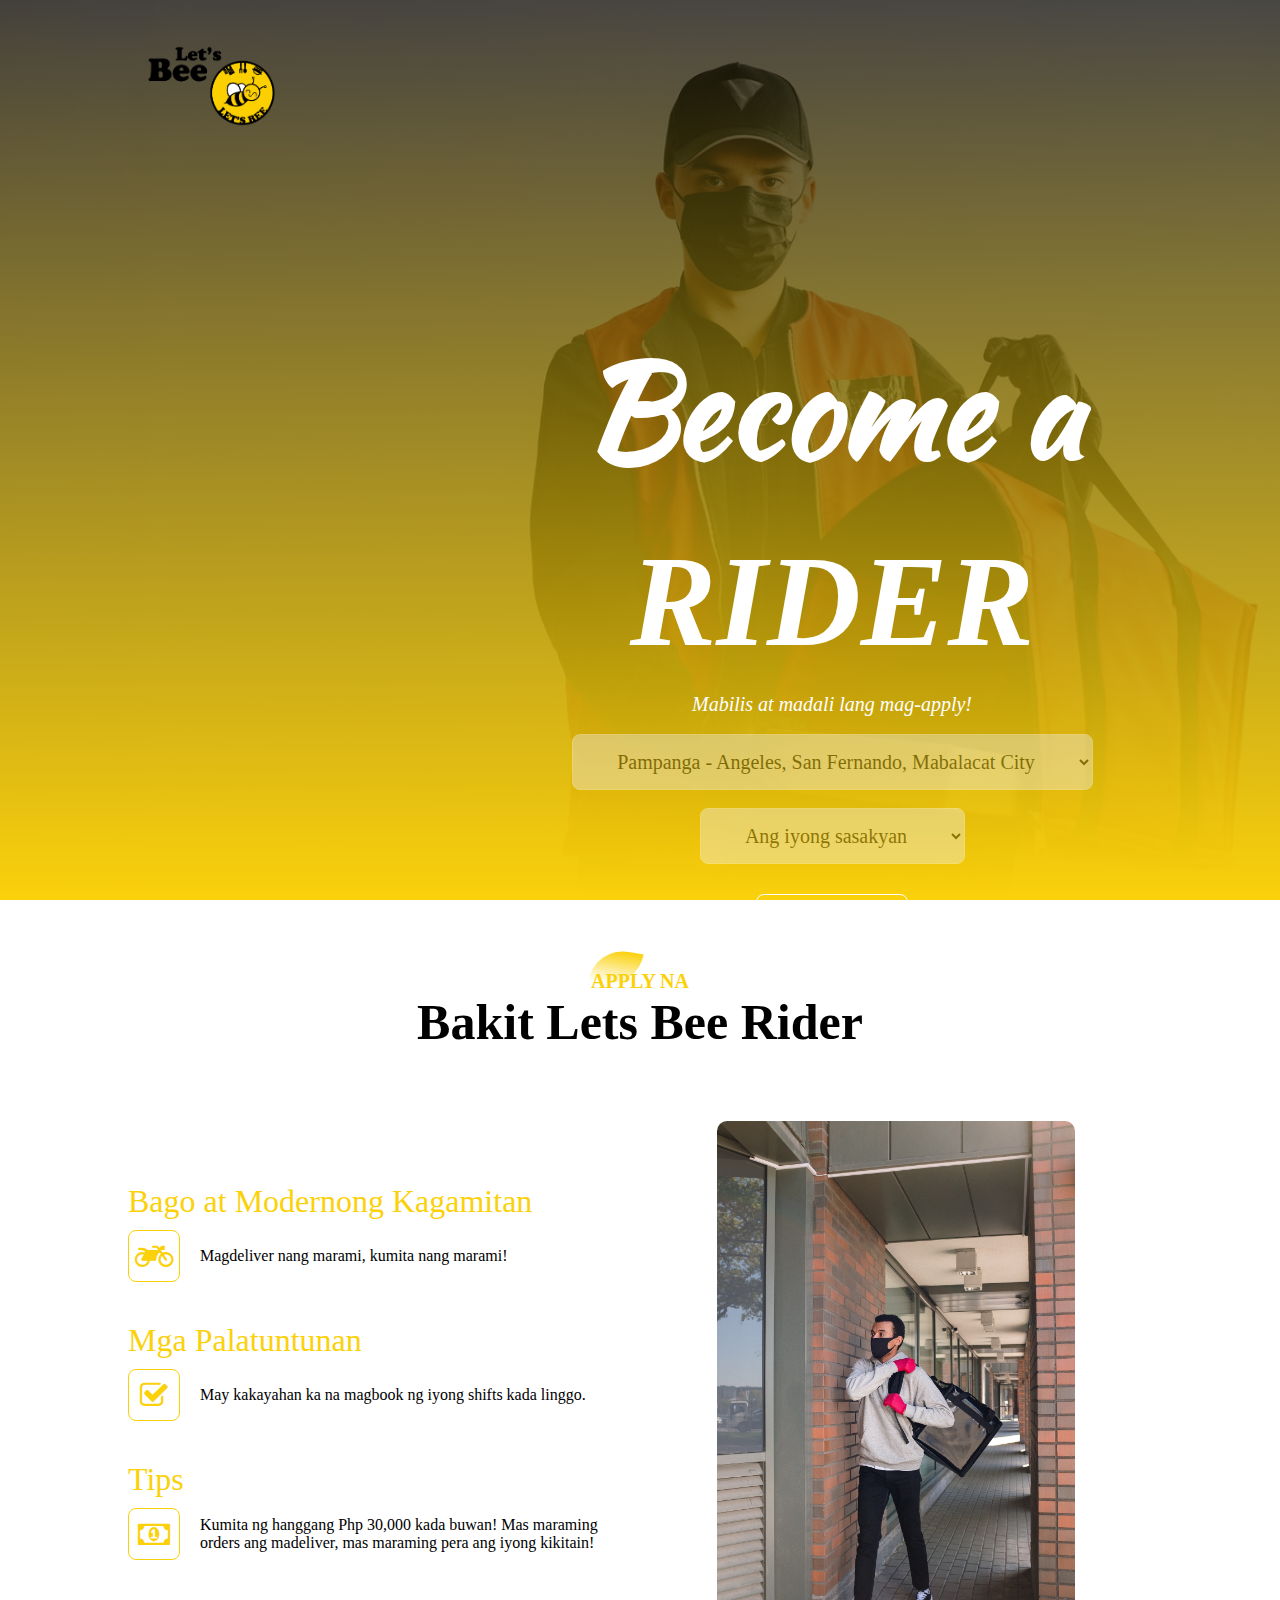
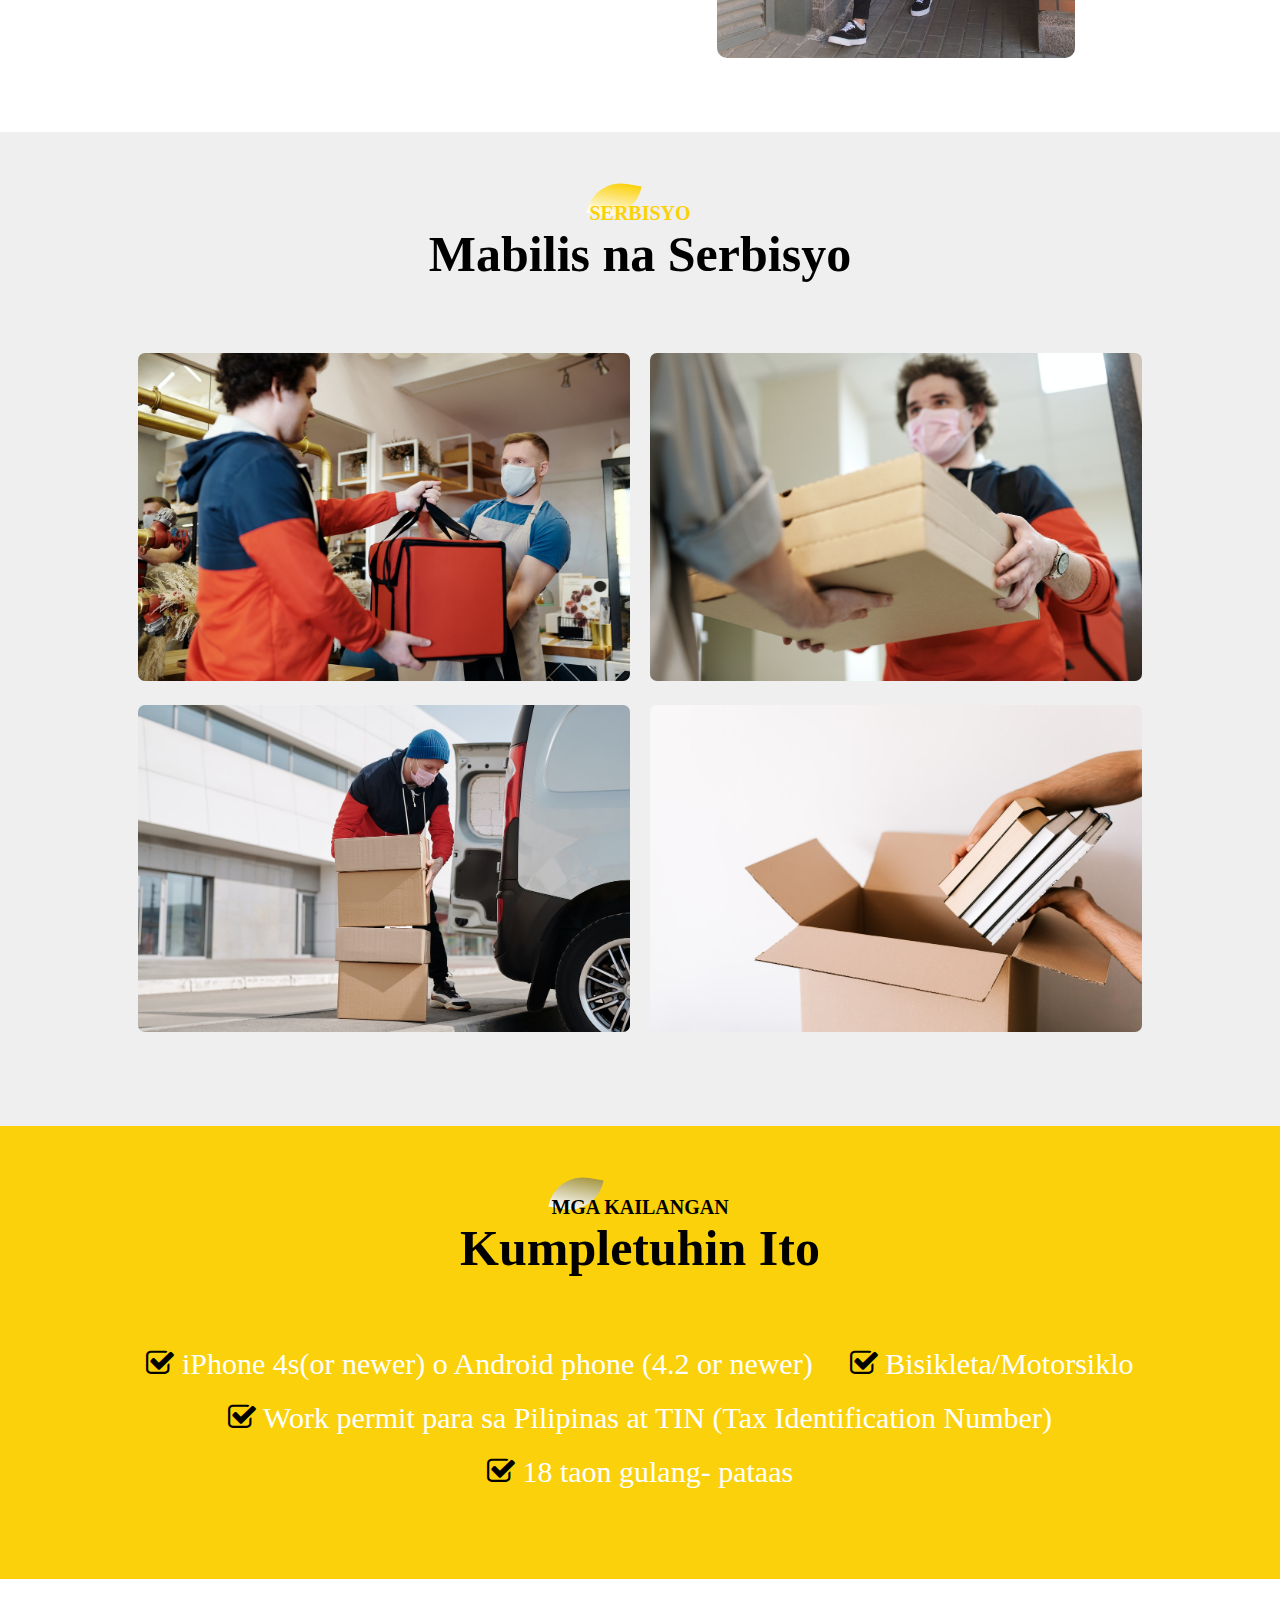
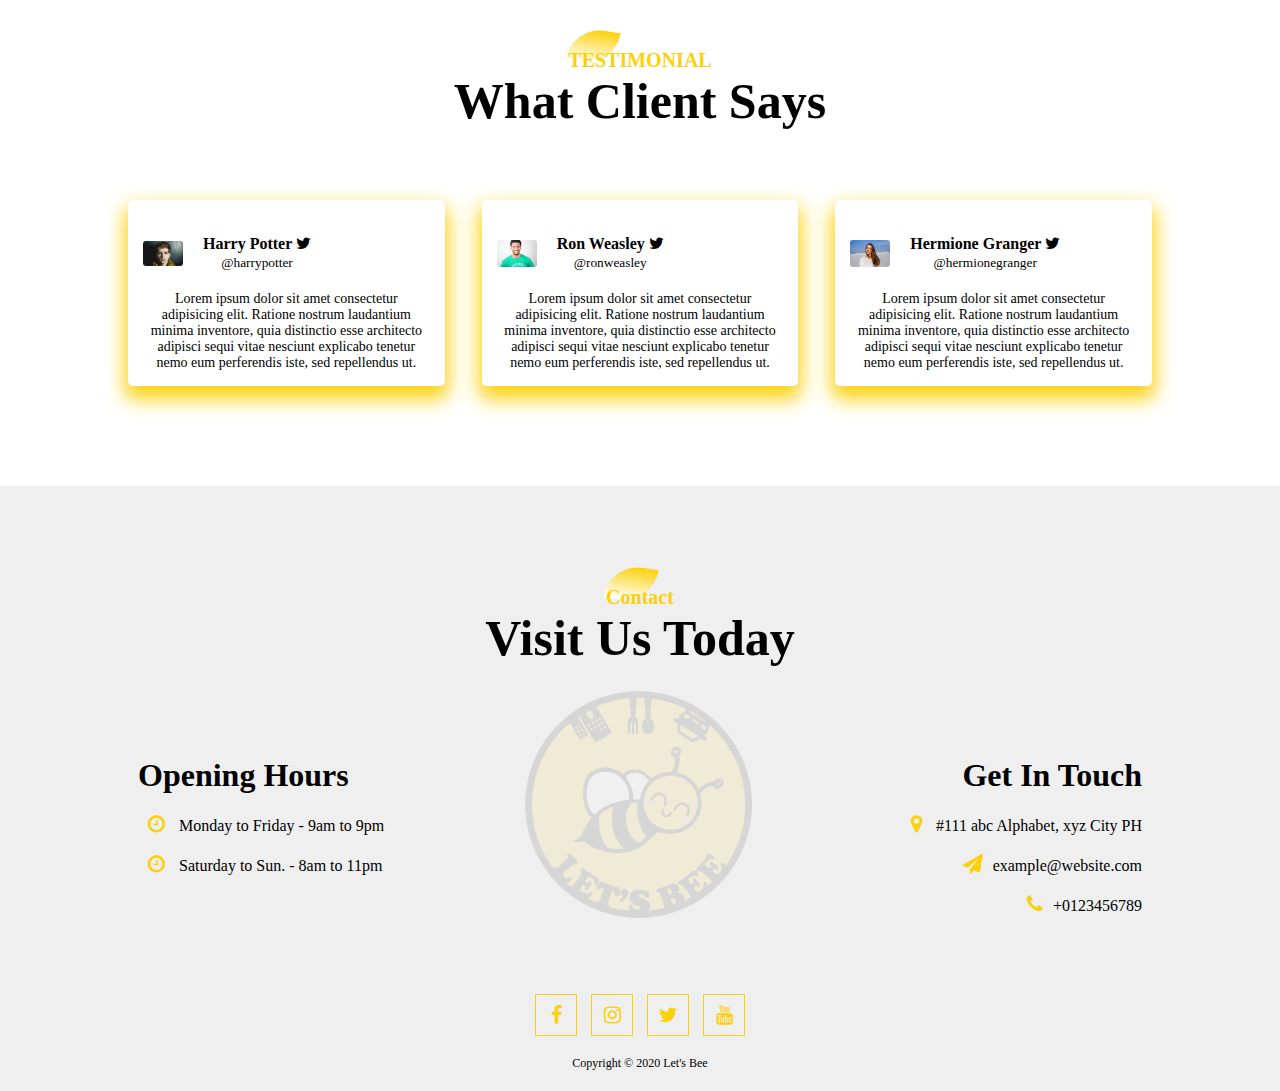
==== commit 7f50dec4: "added registration form" ====
--- a/index.html
+++ b/index.html
@@ -5,7 +5,7 @@
     <meta charset="UTF-8">
     <meta name="viewport" content="width=device-width, initial-scale=1.0">
     <title>Lets Bee</title>
-    <link rel="stylesheet" href="style.css">
+    <link rel="stylesheet" href="index.css">
     <link rel="stylesheet" href="https://stackpath.bootstrapcdn.com/font-awesome/4.7.0/css/font-awesome.min.css">
 </head>
 
@@ -31,7 +31,7 @@
                 </select>
             </form>
             <div class="banner-btn">
-                <a href="#"><span></span> Mag-Apply Na</a>
+                <a href="./registrationform.html"><span></span> Mag-Apply Na</a>
             </div>
         </div>
     </section>
@@ -198,14 +198,14 @@
         <div class="footer-row">
             <div class="footer-left">
                 <h1>Opening Hours</h1>
-                <p><i class="fa fa-clock-o"></i>Monday to Friday - 9am to 9pm</p>
-                <p><i class="fa fa-clock-o"></i>Saturday to Sunday - 8am to 11pm</p>
+                <p><i class="fa fa-clock-o"></i> Monday to Friday - 9am to 9pm</p>
+                <p><i class="fa fa-clock-o"></i> Saturday to Sun. - 8am to 11pm</p>
             </div>
             <div class="footer-right">
                 <h1>Get In Touch</h1>
-                <p>#111 abc Alphabet, xyz City PH<i class="fa fa-map-marker"></i></p>
-                <p>example@website.com<i class="fa fa-paper-plane"></i></p>
-                <p>+0123456789<i class="fa fa-phone"></i></p>
+                <p><i class="fa fa-map-marker"></i> #111 abc Alphabet, xyz City PH</i></p>
+                <p><i class="fa fa-paper-plane"></i>example@website.com</p>
+                <p><i class="fa fa-phone"></i>+0123456789</p>
             </div>
         </div>
         <div class="social-links">
--- a/index.css
+++ b/index.css
@@ -0,0 +1,516 @@
+@import url("https://fonts.googleapis.com/css2?family=Kaushan+Script&family=Nunito:ital,wght@1,600&display=swap");
+
+* {
+  margin: 0;
+  padding: 0;
+  font-family: Cambria, Cochin, Georgia, Times, "Times New Roman", serif;
+}
+/* banner */
+#banner {
+  background: linear-gradient(rgba(0, 0, 0, 0.7), #fbd10b),
+    url(./images/banner.jpg);
+  background-size: cover;
+  background-position: center;
+  height: 100vh;
+}
+
+.logo {
+  width: 150px;
+  position: absolute;
+  top: 4%;
+  left: 10%;
+}
+
+.banner-text {
+  text-align: center;
+  color: #fff;
+  padding-top: 180px;
+  position: absolute;
+  left: 30%;
+  top: 15%;
+}
+
+.banner-text h1 {
+  font-size: 130px;
+  font-family: "Kaushan Script", cursive;
+}
+
+.banner-text p {
+  font-size: 20px;
+  font-style: italic;
+}
+
+.banner-btn {
+  margin: 30px auto 0;
+}
+
+.banner-btn a {
+  width: 150px;
+  text-decoration: none;
+  display: inline-block;
+  margin: 0 10px;
+  padding: 12px 0;
+  color: #fff;
+  border: 0.5px solid #fff;
+  position: relative;
+  z-index: 1;
+  transition: color 0.5s;
+  border-radius: 8px;
+}
+.banner-btn a span {
+  width: 0%;
+  height: 100%;
+  position: absolute;
+  top: 0;
+  left: 0;
+  background: #fff;
+  z-index: -1;
+  transition: 0.5s;
+}
+
+.banner-btn a:hover span {
+  width: 100%;
+  border-radius: 8px;
+}
+.banner-btn a:hover {
+  color: #000;
+}
+
+.form-application {
+  text-align: center;
+  font-size: 20px;
+  padding: 15px 40px 15px 40px;
+  border-radius: 8px;
+  /* background: transparent; */
+  opacity: 0.4;
+  color: #000;
+  border: 0.5px solid #fff;
+}
+
+@media screen and (max-width: 770px) {
+  .banner-text h1 {
+    font-size: 44px;
+  }
+  .banner-btn a {
+    display: block;
+    margin: 20px auto;
+  }
+  .form-application {
+    font-size: 11px;
+    padding: 15px;
+  }
+  .banner-btn a {
+    font-size: 11px;
+  }
+  .banner-text {
+    text-align: center;
+    position: relative;
+    left: 0%;
+  }
+  .logo {
+    width: 120px;
+  }
+}
+
+#applyna {
+  width: 100%;
+  padding: 70px 0;
+}
+/* banner */
+
+/* Requirements */
+.require {
+  width: 100%;
+  padding: 70px 0;
+  background: #fbd10b;
+}
+
+.title-require {
+  text-align: center;
+  padding-bottom: 70px;
+}
+
+.title-require p {
+  margin: auto;
+  font-size: 20px;
+  color: #000;
+  font-weight: bold;
+  position: relative;
+  z-index: 1;
+  display: inline-block;
+}
+
+.title-require h1 {
+  font-size: 50px;
+}
+
+.title-require p::after {
+  content: "";
+  width: 50px;
+  height: 35px;
+  background: linear-gradient(#a79846, #fff);
+  position: absolute;
+  top: -20px;
+  left: 0;
+  z-index: -1;
+  transform: rotate(10deg);
+  border-top-left-radius: 35px;
+  border-bottom-right-radius: 35px;
+}
+
+.require-box {
+  width: 80%;
+  display: flex;
+  flex-wrap: wrap;
+  justify-content: space-around;
+  margin: auto;
+}
+.require-item {
+  align-content: center;
+  text-align: center;
+  margin-bottom: 20px;
+  color: #fff;
+  position: relative;
+  font-size: 30px;
+}
+.require-item .fa {
+  color: #000;
+}
+
+/* Requirements */
+
+/* title */
+.title-text {
+  text-align: center;
+  padding-bottom: 70px;
+}
+
+.title-text p {
+  margin: auto;
+  font-size: 20px;
+  color: #fbd10b;
+  font-weight: bold;
+  position: relative;
+  z-index: 1;
+  display: inline-block;
+}
+
+.title-text p::after {
+  content: "";
+  width: 50px;
+  height: 35px;
+  background: linear-gradient(#fbd10b, #fff);
+  position: absolute;
+  top: -20px;
+  left: 0;
+  z-index: -1;
+  transform: rotate(10deg);
+  border-top-left-radius: 35px;
+  border-bottom-right-radius: 35px;
+}
+.title-text h1 {
+  font-size: 50px;
+}
+/* title */
+
+/* Features */
+.feature-box {
+  width: 80%;
+  margin: auto;
+  display: flex;
+  flex-wrap: wrap;
+  align-items: center;
+  text-align: center;
+}
+
+.features {
+  flex-basis: 50%;
+}
+
+.features-img {
+  flex-basis: 50%;
+  margin: auto;
+}
+
+.features-img img {
+  width: 70%;
+  border-radius: 10px;
+}
+
+.features h1 {
+  text-align: left;
+  margin-bottom: 10px;
+  font-weight: 100;
+  color: #fbd10b;
+}
+
+.features-desc {
+  display: flex;
+  align-items: center;
+  margin-bottom: 40px;
+}
+
+.feature-icon .fa {
+  width: 50px;
+  height: 50px;
+  font-size: 30px;
+  line-height: 50px;
+  border-radius: 8px;
+  color: #fbd10b;
+  border: 1px solid #fbd10b;
+}
+
+.feature-text {
+  padding: 0 20px;
+  text-align: initial;
+}
+
+/* Features */
+
+@media screen and (max-width: 770px) {
+  .title-text h1 {
+    font-size: 35px;
+  }
+  .features {
+    flex-basis: 100%;
+  }
+  .features-img {
+    flex-basis: 100%;
+  }
+  .features-img img {
+    width: 100%;
+  }
+}
+
+/* Services */
+#service {
+  width: 100%;
+  padding: 70px 0;
+  background: #efefef;
+}
+
+.service-box {
+  width: 80%;
+  display: flex;
+  flex-wrap: wrap;
+  justify-content: space-around;
+  margin: auto;
+}
+
+.single-service {
+  flex-basis: 48%;
+  text-align: center;
+  border-radius: 7px;
+  margin-bottom: 20px;
+  color: #fff;
+  position: relative;
+}
+
+.single-service img {
+  width: 100%;
+  border-radius: 7px;
+}
+
+.overlay {
+  width: 100%;
+  height: 100%;
+  position: absolute;
+  top: 0;
+  border-radius: 7px;
+  cursor: pointer;
+  background: linear-gradient(rgba(0, 0, 0, 0.5), #fbd10b);
+  opacity: 0;
+  transition: 1s;
+}
+
+.single-service:hover .overlay {
+  opacity: 1;
+}
+
+.service-desc {
+  width: 80%;
+  position: absolute;
+  bottom: 0;
+  left: 50%;
+  opacity: 0;
+  transform: translateX(-50%);
+  transition: 1s;
+}
+
+hr {
+  background: #fff;
+  height: 2px;
+  border: 0;
+  margin: 15px auto;
+  width: 60%;
+}
+
+.service-desc p {
+  font-size: 14px;
+}
+
+.single-service:hover .service-desc {
+  bottom: 40%;
+  opacity: 1;
+}
+
+@media screen and (max-width: 770px) {
+  .single-service {
+    flex-basis: 100%;
+    margin-bottom: 30px;
+  }
+  .single-desc p {
+    font-size: 12px;
+  }
+  hr {
+    margin: 5px auto;
+  }
+  .single-service:hover .service-desc {
+    bottom: 25% !important;
+  }
+}
+
+/* testimonial */
+
+#feature-container {
+  width: 100%;
+  padding: 70px 0;
+}
+
+.testimonial-row {
+  width: 80%;
+  margin: auto;
+  display: flex;
+  justify-content: space-between;
+  align-items: flex-start;
+  flex-wrap: wrap;
+}
+
+.testimonial-col {
+  flex-basis: 28%;
+  padding: 15px;
+  margin-bottom: 30px;
+  border-radius: 5px;
+  box-shadow: 0 10px 20px 3px #fbd10b;
+  cursor: pointer;
+  transition: transform 0.5s;
+  text-align: center;
+}
+
+.testimonial-col p {
+  font-size: 14px;
+}
+
+.user {
+  display: flex;
+  align-items: center;
+  margin: 20px 0;
+}
+
+.user img {
+  width: 40px;
+  margin-right: 20px;
+  border-radius: 3px;
+}
+
+.testimonial-col:hover {
+  transform: translateY(-7px);
+}
+
+@media screen and (max-width: 770px) {
+  .testimonial-col {
+    flex-basis: 100%;
+  }
+}
+
+/*-- footer --*/
+
+#footer {
+  padding: 100px 0 20px;
+  background: #efefef;
+  position: relative;
+}
+
+.footer-row {
+  width: 80%;
+  margin: 0 auto;
+  display: flex;
+  justify-content: space-between;
+  flex-wrap: wrap;
+}
+
+.footer-left,
+.footer-right {
+  flex-basis: 45%;
+  padding: 10px;
+  margin-bottom: 20px;
+}
+
+.footer-right {
+  text-align: right;
+}
+
+.footer-row h1 {
+  margin: 10px 0;
+}
+
+.footer-row p {
+  line-height: 35px;
+}
+
+.footer-left .fa,
+.footer-right .fa {
+  font-size: 20px;
+  color: #fbd10b;
+  margin: 10px;
+}
+
+.footer-img {
+  max-width: 250px;
+  opacity: 0.1;
+  position: absolute;
+  left: 50%;
+  top: 55%;
+  transform: translate(-50%, -50%);
+}
+
+.social-links {
+  text-align: center;
+}
+
+.social-links .fa {
+  height: 40px;
+  width: 40px;
+  font-size: 20px;
+  line-height: 40px;
+  border: 1px solid #fbd10b;
+  margin: 40px 5px 0;
+  color: #fbd10b;
+  cursor: pointer;
+  transition: 0.5s;
+}
+
+.social-links .fa:hover {
+  background: #fbd10b;
+  color: #fff;
+  transform: translateY(-7px);
+}
+
+.social-links p {
+  font-size: 12px;
+  margin-top: 20px;
+}
+
+@media screen and (max-width: 770px) {
+  .footer-left,
+  .footer-right {
+    flex-basis: 90%;
+    text-align: center;
+    font-size: 14px;
+  }
+  .footer-img {
+    top: 20%;
+  }
+}
+
+/* Form */
